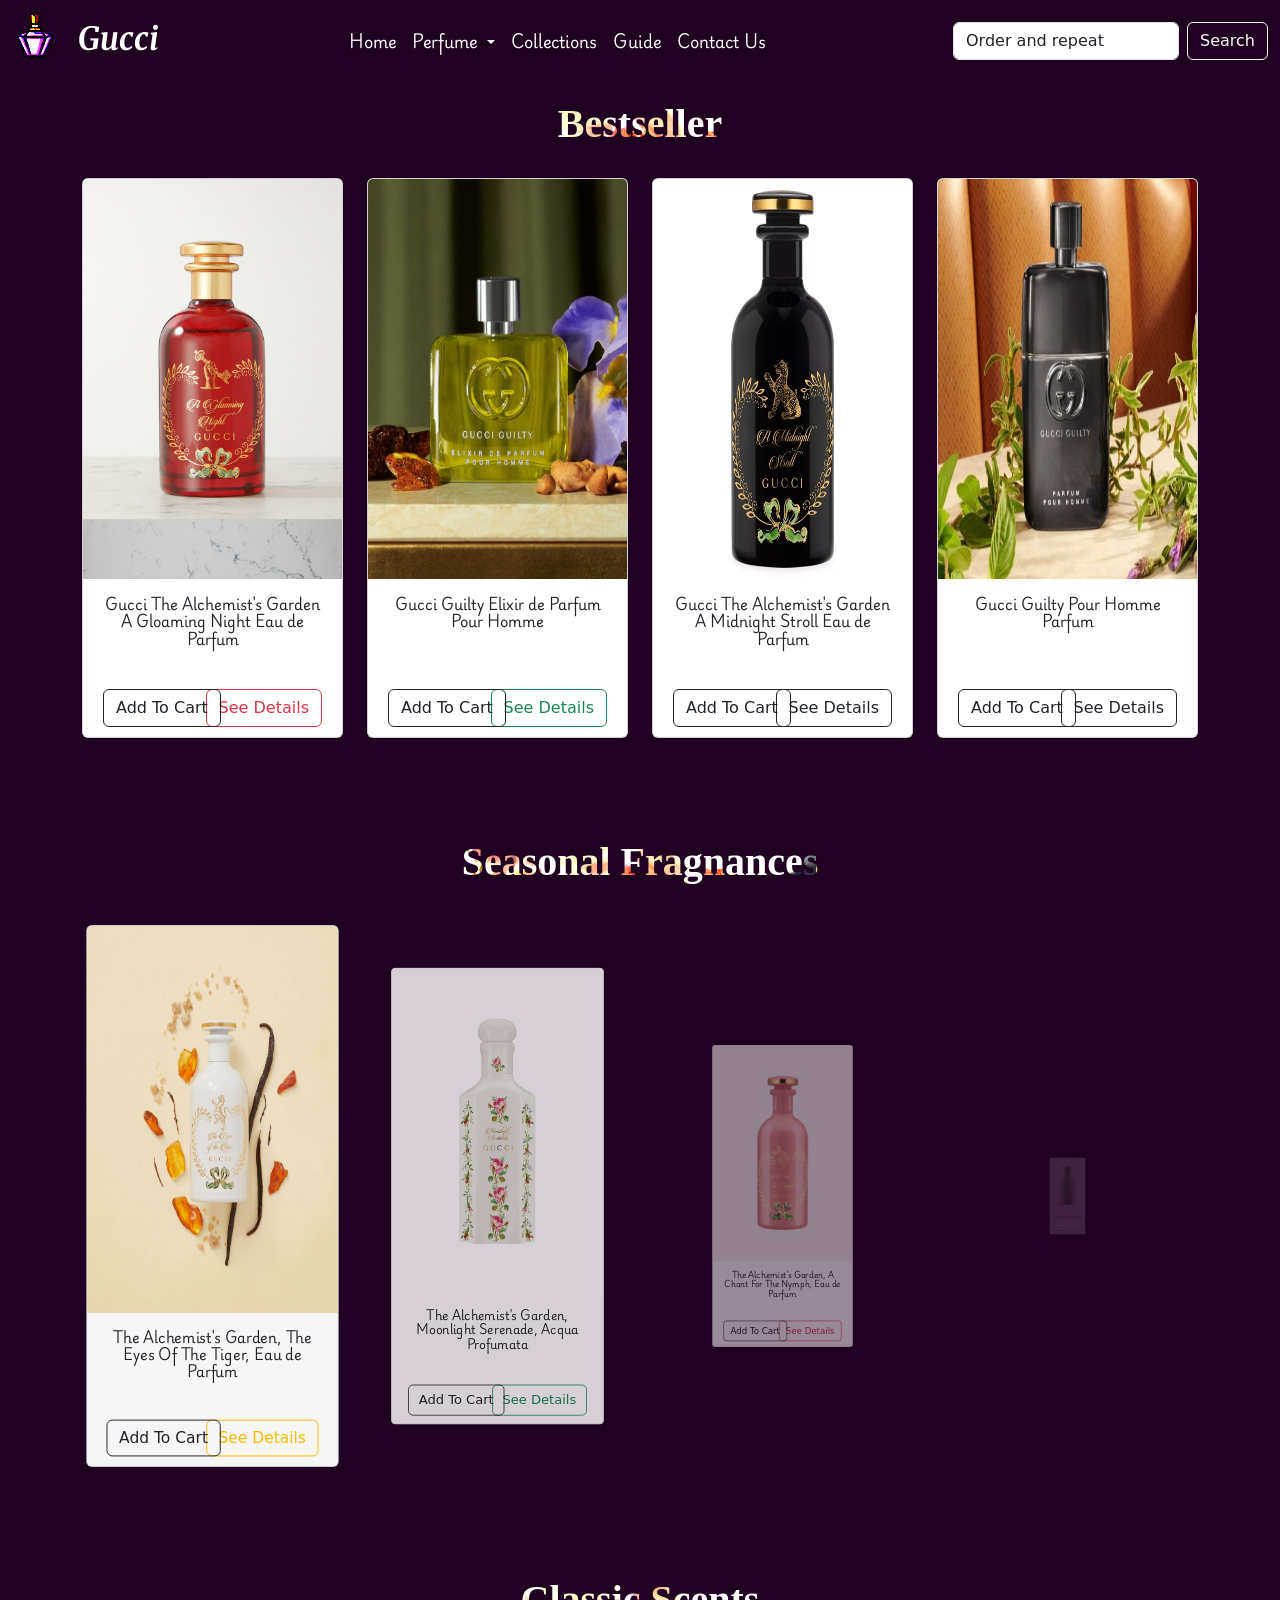
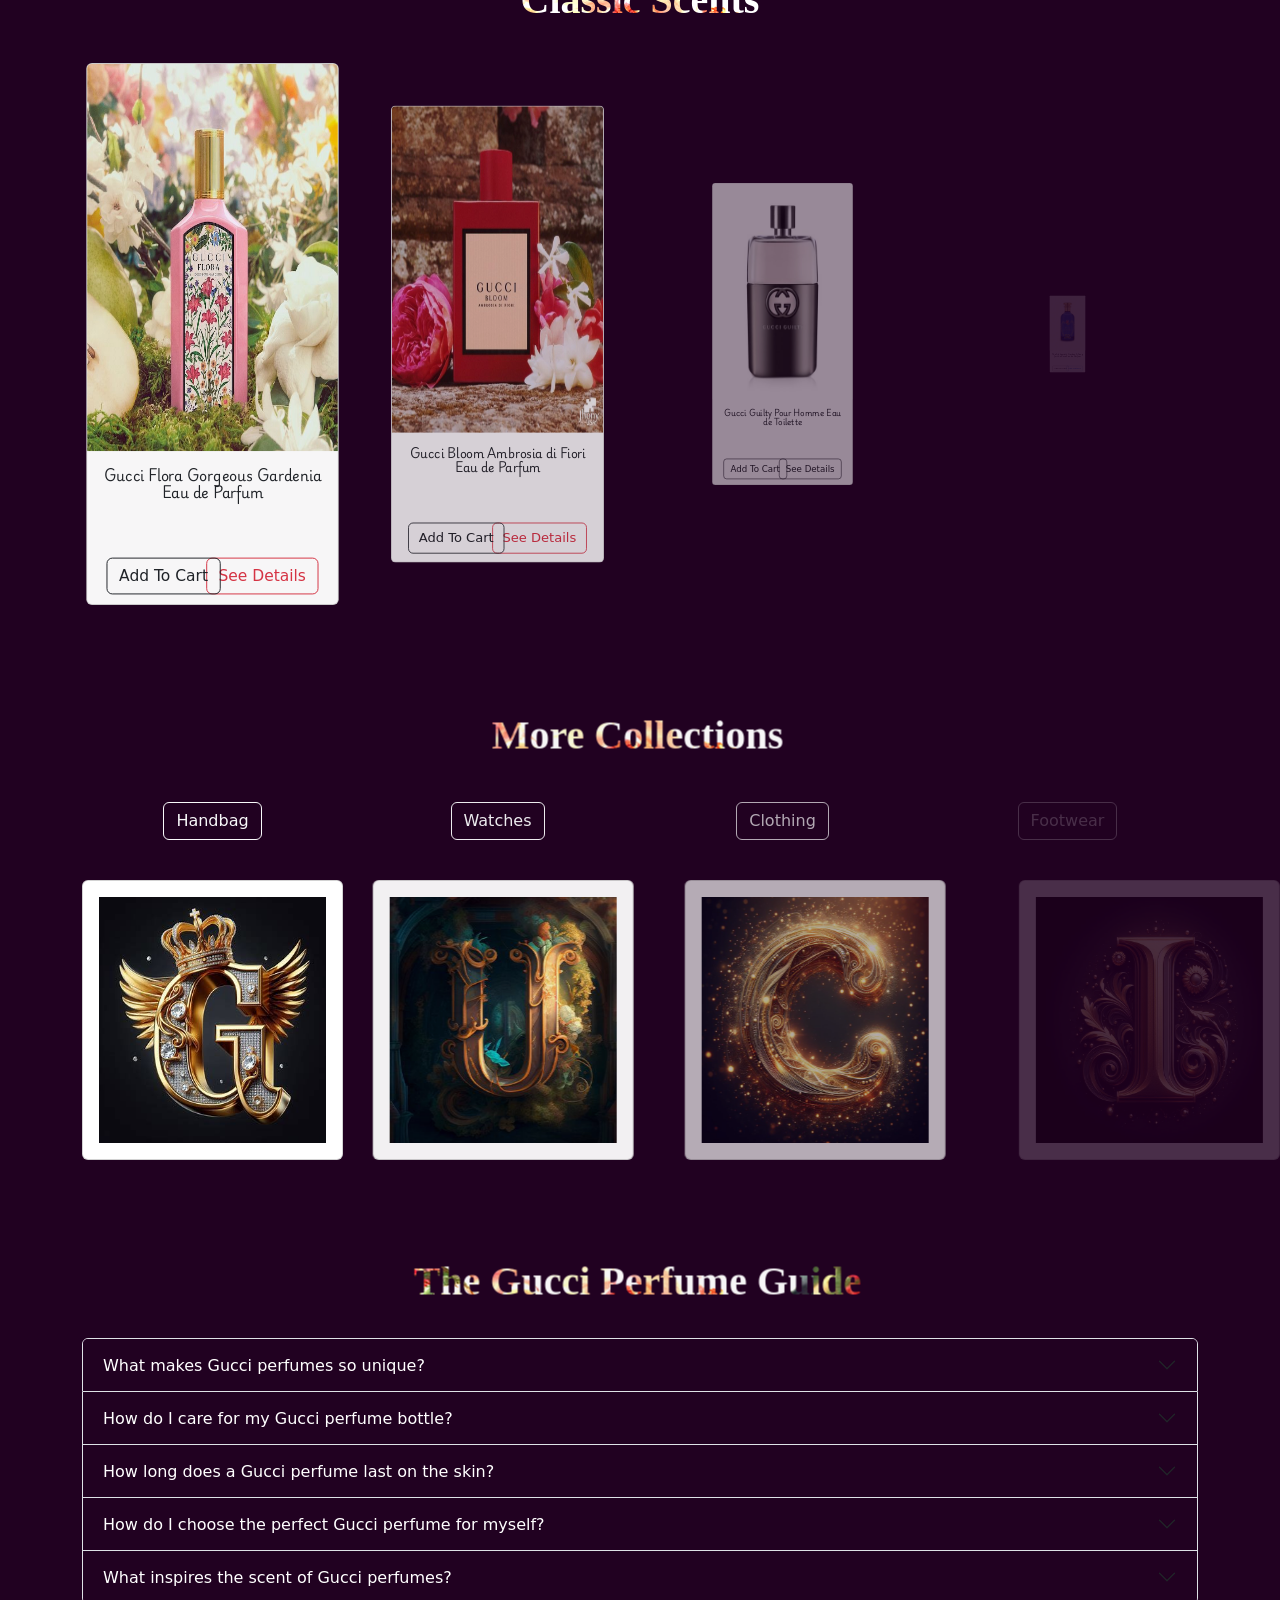
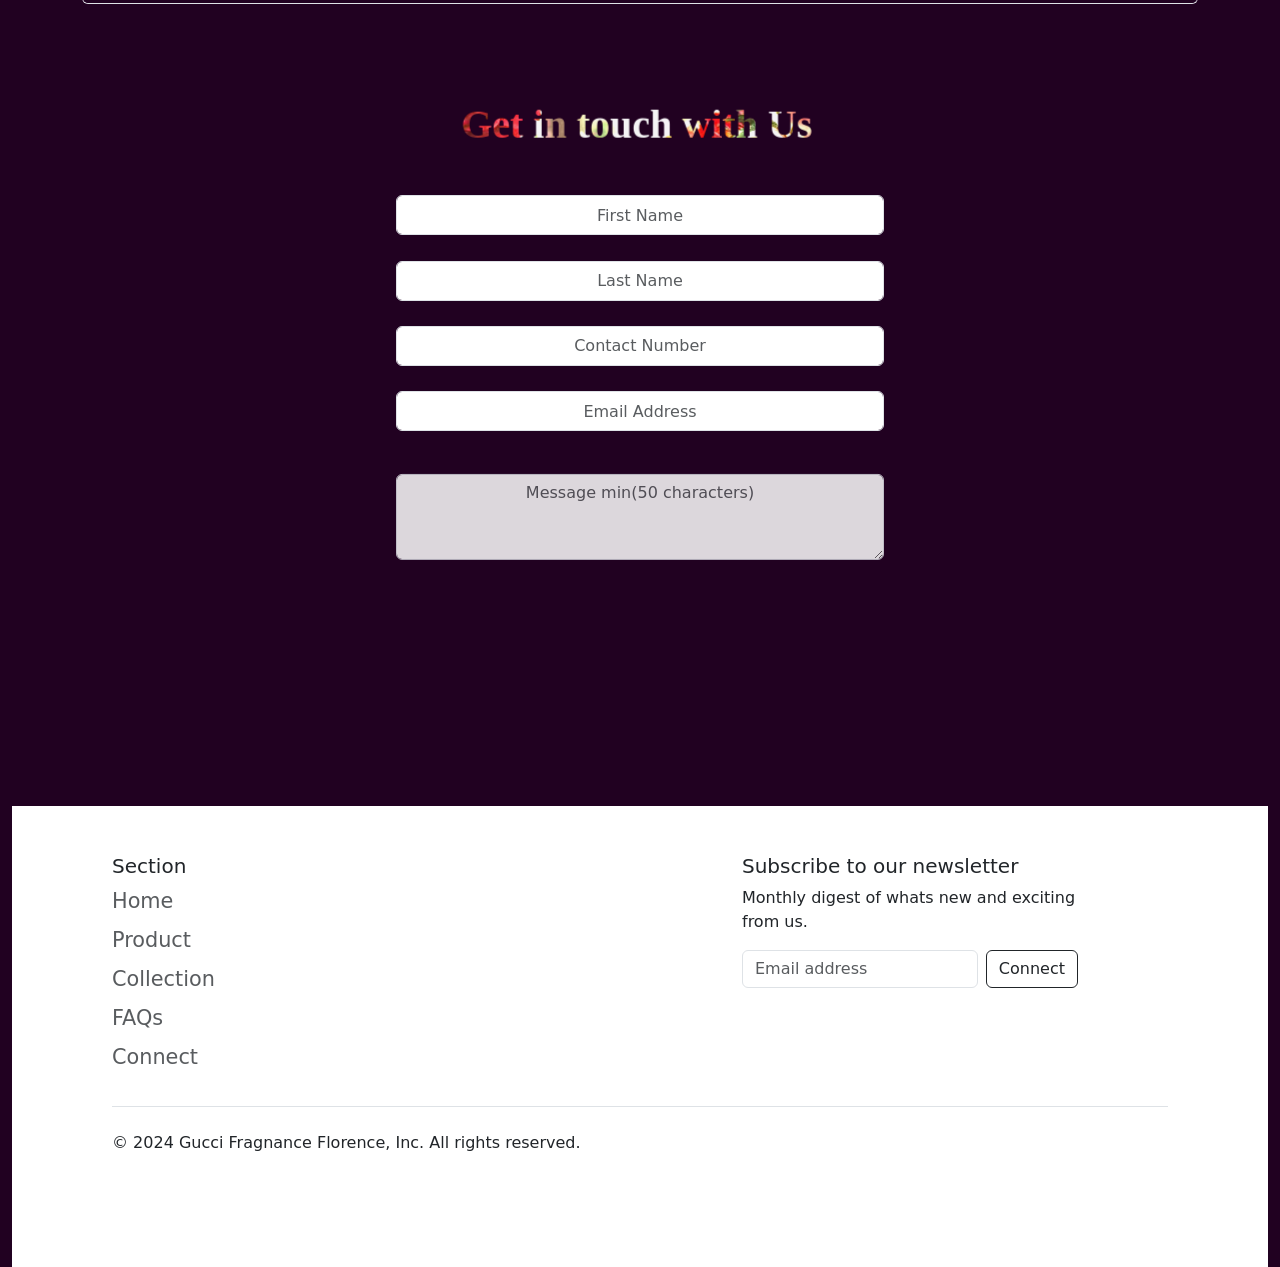
==== Gucci.html @ a94f0691 "Complete layout with perfume, accordion and collection sections" ====
<!DOCTYPE html>
<html lang="en">
  <head>
    <meta charset="UTF-8" />
    <meta name="viewport" content="width=device-width, initial-scale=1.0" />
    <title>Gucci Fragnance</title>


    <!-- Bootstrap css-->

    <link
      href="https://cdn.jsdelivr.net/npm/bootstrap@5.3.3/dist/css/bootstrap.min.css"
      rel="stylesheet"
      integrity="sha384-QWTKZyjpPEjISv5WaRU9OFeRpok6YctnYmDr5pNlyT2bRjXh0JMhjY6hW+ALEwIH"
      crossorigin="anonymous"
    />

    <!-- Custom css -->

    <link rel="stylesheet" href="css/Gucci.css" />

     <!--Google Fonts -->
     <link rel="preconnect" href="https://fonts.googleapis.com" />
     <link rel="preconnect" href="https://fonts.gstatic.com" crossorigin />
     <link
       href="https://fonts.googleapis.com/css2?family=Merriweather:ital,wght@0,300;0,400;0,700;0,900;1,300;1,400;1,700;1,900&family=Playwrite+DE+Grund:wght@100..400&display=swap"
       rel="stylesheet"
     />

     <!-- Icon CDN -->
     <link
    href="https://cdn.jsdelivr.net/npm/remixicon@4.3.0/fonts/remixicon.css"
    rel="stylesheet"
/>
  </head>

  <body>
    <!-- Preloader Starts -->
    <div id="preloader"></div>
    <!-- Preloader Ends -->

    <!-- Navbar starts -->

    <nav class="navbar navbar-expand-lg fixed-top">
      <div class="container-fluid">
        <a class="navbar-brand" href="#">
          <img src="images/perfume.png" alt="" height="56px" width="46px" />
          Gucci</a
        >
        <button
          class="navbar-toggler"
          type="button"
          data-bs-toggle="collapse"
          data-bs-target="#navbarScroll"
          aria-controls="navbarScroll"
          aria-expanded="false"
          aria-label="Toggle navigation"
        >
          <span class="navbar-toggler-icon"></span>
        </button>
        <div class="collapse navbar-collapse" id="navbarScroll">
          <ul
            class="navbar-nav me-auto my-2 my-lg-0 navbar-nav-scroll mx-auto"
            style="--bs-scroll-height: 100px"
          >
            <li class="nav-item">
              <a class="nav-link " aria-current="page" href="Gucci.html"
                >Home</a
              >
            </li>

            <li class="nav-item dropdown dropdown-menu-dark">
              <a
                class="nav-link dropdown-toggle "
                href="#"
                role="button"
                data-bs-toggle="dropdown"
                aria-expanded="false"
              >
                Perfume
              </a>
              <ul class="dropdown-menu">
                <li>
                  <a class="dropdown-item" href="#bestSeller-title"
                    >BestSellers</a
                  >
                </li>
                <li>
                  <a class="dropdown-item" href="#Seasonal-title"
                    >Seasonal Fragnances</a
                  >
                </li>
                <li>
                  <a class="dropdown-item" href="#Classic-title"
                    >Classic Scents</a
                  >
                </li>
              </ul>
            </li>
            <li class="nav-item">
              <a class="nav-link" href="#Collection-title">Collections</a>
            </li>
            <li class="nav-item">
              <a class="nav-link" href="#Accordion-title">Guide</a>
            </li>
            <li class="nav-item">
              <a class="nav-link" href="#Contact-title">Contact Us</a>
            </li>
          </ul>
          <form class="d-flex" role="search">
            <input
              class="form-control me-2"
              id="animated-input"
              type="search"
              placeholder="Search"
              aria-label="Search"
            />
            <button class="btn btn-outline-light" type="submit">Search</button>
          </form>
        </div>
      </div>
    </nav>

    <!-- Navbar ends -->

    <!-- BestSeller Perfumes Starts-->

    <div class="container text-center">
      <h2 class="text-center" id="bestSeller-title">Bestseller</h2>
      <div class="row">
        <!-- Perfume 1 Starts -->
        <div class="col col-lg-3 col-md-4 bestSeller-box">
          <div class="card bestSeller-col">
            <img
              src="images/perfume1.jpeg"
              class="card-img-top perfume-img"
              alt="..."
            />
            <div class="card-body">
              <h6 class="card-title">
                Gucci The Alchemist's Garden A Gloaming Night Eau de Parfum
              </h6>
              <p class="card-text">
                <button
                  type="button"
                  class="btn bestSeller-btn btn-details-modal"
                  data-bs-toggle="modal"
                  data-bs-target="#staticBackdrop"
                >
                  See Details
                </button>

                <button
                  type="button"
                  class="btn bestSeller-btn-2 btn-outline-dark"
                  id="bestSeller-dropdown"
                  data-bs-toggle="modal"
                  data-bs-target="#staticBackdropCart"
                >
                  Add To Cart
                </button>
              </p>
            </div>
          </div>
        </div>
        <!-- Perfume 1 Ends -->

        <!-- Perfume 2 Starts -->
        <div class="col col-lg-3 col-md-4 bestSeller-box">
          <div class="card bestSeller-col">
            <img
              src="images/perfume2.jpeg"
              class="card-img-top perfume-img"
              alt="..."
            />
            <div class="card-body text-center">
              <h6 class="card-title">
                Gucci Guilty Elixir de Parfum Pour Homme
              </h6>
              <p class="card-text">
                <button
                  type="button"
                  class="btn bestSeller-btn btn-details-modal"
                  data-bs-toggle="modal"
                  data-bs-target="#staticBackdrop"
                >
                  See Details
                </button>
                <button
                  type="button"
                  class="btn bestSeller-btn-2 btn-outline-dark"
                  data-bs-toggle="modal"
                  data-bs-target="#staticBackdropCart"
                >
                  Add To Cart
                </button>
              </p>
            </div>
          </div>
        </div>
        <!-- Perfume 2 Ends -->
        <!-- Perfume 3 Starts -->
        <div class="col col-lg-3 col-md-4 bestSeller-box">
          <div class="card bestSeller-col">
            <img
              src="images/perfume3.jpeg"
              class="card-img-top perfume-img"
              alt="..."
            />
            <div class="card-body">
              <h6 class="card-title">
                Gucci The Alchemist's Garden A Midnight Stroll Eau de Parfum
              </h6>
              <p class="card-text">
                <button
                  type="button"
                  class="btn bestSeller-btn btn-details-modal"
                  data-bs-toggle="modal"
                  data-bs-target="#staticBackdrop"
                >
                  See Details
                </button>
                <button
                  type="button"
                  class="btn bestSeller-btn-2 btn-outline-dark"
                  data-bs-toggle="modal"
                  data-bs-target="#staticBackdropCart"
                >
                  Add To Cart
                </button>
              </p>
            </div>
          </div>
        </div>
        <!-- Perfume 3 Ends -->
        <!-- Perfume 4 Starts -->
        <div class="col col-lg-3 col-md-4 bestSeller-box">
          <div class="card bestSeller-col">
            <img
              src="images/perfume4.jpeg"
              class="card-img-top perfume-img"
              alt="..."
            />
            <div class="card-body">
              <h6 class="card-title">Gucci Guilty Pour Homme Parfum</h6>
              <p class="card-text">
                <button
                  type="button"
                  class="btn bestSeller-btn btn-details-modal"
                  data-bs-toggle="modal"
                  data-bs-target="#staticBackdrop"
                >
                  See Details
                </button>
                <button
                  type="button"
                  class="btn bestSeller-btn-2 btn-outline-dark"
                  data-bs-toggle="modal"
                  data-bs-target="#staticBackdropCart"
                >
                  Add To Cart
                </button>
              </p>
            </div>
          </div>
        </div>
      </div>
    </div>
    <!-- Perfume 4 Ends -->

    <!-- BestSeller Perfume Ends -->

    <!-- Seasonal Fragnances Starts -->

    <div class="container text-center">
      <h2 class="text-center" id="Seasonal-title">Seasonal Fragnances</h2>
      <div class="row">
        <!-- Perfume 1 Starts -->
        <div class="col col-lg-3 col-md-4 Seasonal-box">
          <div class="card Seasonal-col">
            <img
              src="images/perfume5.jpeg"
              class="card-img-top perfume-img"
              alt="..."
            />
            <div class="card-body">
              <h6 class="card-title">
                The Alchemist's Garden, The Eyes Of The Tiger, Eau de Parfum
              </h6>
              <p class="card-text">
                <button
                  type="button"
                  class="btn Seasonal-btn btn-details-modal"
                  data-bs-toggle="modal"
                  data-bs-target="#staticBackdrop"
                >
                  See Details
                </button>
                <button
                  type="button"
                  class="btn Seasonal-btn-2 btn-outline-dark"
                  id="Seasonal-dropdown"
                  data-bs-toggle="modal"
                  data-bs-target="#staticBackdropCart"
                >
                  Add To Cart
                </button>
              </p>
            </div>
          </div>
        </div>
        <!-- Perfume 1 Ends -->

        <!-- Perfume 2 Starts -->
        <div class="col col-lg-3 col-md-4 Seasonal-box">
          <div class="card Seasonal-col">
            <img
              src="images/perfume6.jpeg"
              class="card-img-top perfume-img"
              alt="..."
            />
            <div class="card-body text-center">
              <h6 class="card-title">
                The Alchemist's Garden, Moonlight Serenade, Acqua Profumata
              </h6>
              <p class="card-text">
                <button
                  type="button"
                  class="btn Seasonal-btn btn-details-modal"
                  data-bs-toggle="modal"
                  data-bs-target="#staticBackdrop"
                >
                  See Details
                </button>
                <button
                  type="button"
                  class="btn Seasonal-btn-2 btn-outline-dark"
                  data-bs-toggle="modal"
                  data-bs-target="#staticBackdropCart"
                >
                  Add To Cart
                </button>
              </p>
            </div>
          </div>
        </div>
        <!-- Perfume 2 Ends -->
        <!-- Perfume 3 Starts -->
        <div class="col col-lg-3 col-md-4 Seasonal-box">
          <div class="card Seasonal-col">
            <img
              src="images/perfume7.jpeg"
              class="card-img-top perfume-img"
              alt="..."
            />
            <div class="card-body">
              <h6 class="card-title">
                The Alchemist's Garden, A Chant For The Nymph, Eau de Parfum
              </h6>
              <p class="card-text">
                <button
                  type="button"
                  class="btn Seasonal-btn btn-details-modal"
                  data-bs-toggle="modal"
                  data-bs-target="#staticBackdrop"
                >
                  See Details
                </button>
                <button
                  type="button"
                  class="btn Seasonal-btn-2 btn-outline-dark"
                  data-bs-toggle="modal"
                  data-bs-target="#staticBackdropCart"
                >
                  Add To Cart
                </button>
              </p>
            </div>
          </div>
        </div>
        <!-- Perfume 3 Ends -->
        <!-- Perfume 4 Starts -->
        <div class="col col-lg-3 col-md-4 Seasonal-box">
          <div class="card Seasonal-col">
            <img
              src="images/perfume8.jpeg"
              class="card-img-top perfume-img"
              alt="..."
            />
            <div class="card-body">
              <h6 class="card-title">
                The Alchemist's Garden, A Forgotten Rose, Perfumed Oil
              </h6>
              <p class="card-text">
                <button
                  type="button"
                  class="btn Seasonal-btn btn-details-modal"
                  data-bs-toggle="modal"
                  data-bs-target="#staticBackdrop"
                >
                  See Details
                </button>
                <button
                  type="button"
                  class="btn Seasonal-btn-2 btn-outline-dark"
                  data-bs-toggle="modal"
                  data-bs-target="#staticBackdropCart"
                >
                  Add To Cart
                </button>
              </p>
            </div>
          </div>
        </div>
      </div>
    </div>
    <!-- Perfume 4 Ends -->

    <!-- Seasonal Fragnances Ends -->

    <!-- Classic Scents Starts -->

    <div class="container text-center">
      <h2 class="text-center" id="Classic-title">Classic Scents</h2>
      <div class="row">
        <!-- Perfume 1 Starts -->
        <div class="col col-lg-3 col-md-4 Classic-box">
          <div class="card Classic-col">
            <img
              src="images/perfume9.jpeg"
              class="card-img-top perfume-img"
              alt="..."
            />
            <div class="card-body">
              <h6 class="card-title">
                Gucci Flora Gorgeous Gardenia Eau de Parfum
              </h6>
              <p class="card-text"></p>
              <button
                type="button"
                class="btn Classic-btn btn-details-modal"
                data-bs-toggle="modal"
                data-bs-target="#staticBackdrop"
              >
                See Details
              </button>
              <button
                type="button"
                class="btn Classic-btn-2 btn-outline-dark"
                id="Classic-dropdown"
                data-bs-toggle="modal"
                data-bs-target="#staticBackdropCart"
              >
                Add To Cart
              </button>
            </div>
          </div>
        </div>
        <!-- Perfume 1 Ends -->

        <!-- Perfume 2 Starts -->
        <div class="col col-lg-3 col-md-4 Classic-box">
          <div class="card Seasonal-col">
            <img
              src="images/perfume10.jpeg"
              class="card-img-top perfume-img"
              alt="..."
            />
            <div class="card-body text-center">
              <h6 class="card-title">
                Gucci Bloom Ambrosia di Fiori Eau de Parfum
              </h6>
              <p class="card-text">
                <button
                  type="button"
                  class="btn Classic-btn btn-details-modal"
                  data-bs-toggle="modal"
                  data-bs-target="#staticBackdrop"
                >
                  See Details
                </button>
                <button
                  type="button"
                  class="btn Classic-btn-2 btn-outline-dark"
                  data-bs-toggle="modal"
                  data-bs-target="#staticBackdropCart"
                >
                  Add To Cart
                </button>
              </p>
            </div>
          </div>
        </div>
        <!-- Perfume 2 Ends -->
        <!-- Perfume 3 Starts -->
        <div class="col col-lg-3 col-md-4 Classic-box">
          <div class="card Seasonal-col">
            <img
              src="images/perfume11.jpeg"
              class="card-img-top perfume-img"
              alt="..."
            />
            <div class="card-body">
              <h6 class="card-title">
                Gucci Guilty Pour Homme Eau de Toilette
              </h6>
              <p class="card-text">
                <button
                  type="button"
                  class="btn Classic-btn btn-details-modal"
                  data-bs-toggle="modal"
                  data-bs-target="#staticBackdrop"
                >
                  See Details
                </button>
                <button
                  type="button"
                  class="btn Classic-btn-2 btn-outline-dark"
                  data-bs-toggle="modal"
                  data-bs-target="#staticBackdropCart"
                >
                  Add To Cart
                </button>
              </p>
            </div>
          </div>
        </div>
        <!-- Perfume 3 Ends -->
        <!-- Perfume 4 Starts -->
        <div class="col col-lg-3 col-md-4 Classic-box">
          <div class="card Seasonal-col">
            <img
              src="images/perfume12.jpeg"
              class="card-img-top perfume-img"
              alt="..."
            />
            <div class="card-body">
              <h6 class="card-title">
                The Alchemist's Garden A Song for the Rose Eau de Parfum
              </h6>
              <p class="card-text">
                <button
                  type="button"
                  class="btn Classic-btn btn-details-modal"
                  data-bs-toggle="modal"
                  data-bs-target="#staticBackdrop"
                >
                  See Details
                </button>
                <button
                  type="button"
                  class="btn Classic-btn-2 btn-outline-dark"
                  data-bs-toggle="modal"
                  data-bs-target="#staticBackdropCart"
                >
                  Add To Cart
                </button>
              </p>
            </div>
          </div>
        </div>
      </div>
    </div>
    <!-- Perfume 4 Ends -->

    <!-- Classic Scent Ends -->




    <!-- Collections -->
     <div class="container text-center">
       <h2 id="Collection-title">More Collections</h2>
       <div class="row">
        <div class="col-sm-6 col-md-3 col-lg-3">
            <button class="btn btn-outline-light Collection-btn" type="button" data-bs-toggle="collapse" data-bs-target="#handbag" aria-expanded="false" aria-controls="">Handbag</button>
        </div>
        <div class="col-sm-6 col-md-3 col-lg-3">
            <button class="btn btn-outline-light Collection-btn " type="button" data-bs-toggle="collapse" data-bs-target="#watch" aria-expanded="false" aria-controls="">Watches</button>
        </div>
        <div class="col-sm-6 col-md-3 col-lg-3">
            <button class="btn btn-outline-light Collection-btn" type="button" data-bs-toggle="collapse" data-bs-target="#clothing" aria-expanded="false" aria-controls="">Clothing</button>
        </div>
        <div class="col-sm-6 col-md-3 col-lg-3">
            <button class="btn btn-outline-light Collection-btn" type="button" data-bs-toggle="collapse" data-bs-target="#footwear" aria-expanded="false" aria-controls="">Footwear</button>
        </div>
    </div>
    </div>

      <div class="container text-center" >
      <div class="row collapse-horizontal" id="handbag watch clothing footwear" >
        <div class="col-sm-6 col-md-3 col-lg-3 collection  "   >
          
            <div class="card card-body  Collection-col">
              <img src="images/G.jpeg" alt=" ">
            </div>
          </div>
        
        <div class="col-sm-6 col-md-3 col-lg-3 collection ">
          
            <div class="card card-body Collection-col">
              <img src="images/U.jpeg" alt=" ">
            </div>
          </div>
       
        <div class="col-sm-6 col-md-3 col-lg-3 collection ">
          
            <div class="card card-body Collection-col">
              <img src="images/C.jpeg" alt="">
            </div>
          
        </div>
      
        <div class="col-sm-6 col-md-3 col-lg-3 collection">
        
            <div class="card card-body Collection-col">
              <img src="images/I.jpeg" alt="">
            </div>
         
        </div>
      </div>

    </div>


    <!-- Accordian Starts-->

    <div class="container text-center" >

    <h2 id="Accordion-title">The Gucci Perfume Guide</h2>
    <div class="accordion" id="accordionPanelsStayOpenExample">
    
      <div class="accordion-item" >
        <h2 class="accordion-header" >
          <button class="accordion-button collapsed"  type="button" data-bs-toggle="collapse" data-bs-target="#panelsStayOpen-collapseOne" aria-expanded="true" aria-controls="panelsStayOpen-collapseOne">
            What makes Gucci perfumes so unique?

          </button>
        </h2>
        <div id="panelsStayOpen-collapseOne" class="accordion-collapse collapse ">
          <div class="accordion-body">
            Our perfumes are crafted with the finest ingredients, carefully selected to create exclusive fragrances that stand out from the crowd. Each bottle is a work of art, reflecting Gucci's heritage and passion for excellence.

          </div>
        </div>
      </div>
      <div class="accordion-item">
        <h2 class="accordion-header">
          <button class="accordion-button collapsed" type="button" data-bs-toggle="collapse" data-bs-target="#panelsStayOpen-collapseTwo" aria-expanded="false" aria-controls="panelsStayOpen-collapseTwo">
            How do I care for my Gucci perfume bottle?

          </button>
        </h2>
        <div id="panelsStayOpen-collapseTwo" class="accordion-collapse collapse" >
          <div class="accordion-body">
            Treat it like a precious gem! Keep your perfume away from direct sunlight, store it in a cool place, and avoid exposing it to extreme temperatures. With proper care, your Gucci perfume bottle will remain a stunning addition to your dressing table.


        </div>
      </div>
      </div>
      <div class="accordion-item">
        <h2 class="accordion-header">
          <button class="accordion-button collapsed" type="button" data-bs-toggle="collapse" data-bs-target="#panelsStayOpen-collapseThree" aria-expanded="false" aria-controls="panelsStayOpen-collapseThree">
            How long does a Gucci perfume last on the skin?

          </button>
        </h2>
        <div id="panelsStayOpen-collapseThree" class="accordion-collapse collapse">
          <div class="accordion-body">
            Our perfumes are crafted to linger on the skin, with a longevity that ranges from 6 to 12 hours, depending on the fragrance and your skin type.

          </div>
        </div>
      </div>
      <div class="accordion-item">
        <h2 class="accordion-header">
          <button class="accordion-button collapsed" type="button" data-bs-toggle="collapse" data-bs-target="#panelsStayOpen-collapseFour" aria-expanded="false" aria-controls="panelsStayOpen-collapseThree">
            How do I choose the perfect Gucci perfume for myself?


          </button>
        </h2>
        <div id="panelsStayOpen-collapseFour" class="accordion-collapse collapse">
          <div class="accordion-body">
            Trust your instincts! Our perfumes are designed to evoke emotions. Try our fragrances, and let your senses guide you. You might be surprised by which scent resonates with you the most.

          </div>
        </div>
      </div>
      <div class="accordion-item">
        <h2 class="accordion-header">
          <button class="accordion-button collapsed" type="button" data-bs-toggle="collapse" data-bs-target="#panelsStayOpen-collapseFive" aria-expanded="false" aria-controls="panelsStayOpen-collapseThree">
            What inspires the scent of Gucci perfumes?


          </button>
        </h2>
        <div id="panelsStayOpen-collapseFive" class="accordion-collapse collapse">
          <div class="accordion-body">
            Our perfumes are crafted by master perfumers who draw inspiration from the opulent gardens of Florence, the city where Gucci was born. Each fragrance is a symphony of notes that evoke the essence of luxury and sophistication.


          </div>
        </div>
      </div>


    </div>

  </div>

    <!-- Accordian Ends -->

  
    <!-- Contact Us Starts -->
    <div id="contactBox" class=" container text-center">
      <h1 id="Contact-title"><span>Get</span> <span>in</span> <span>touch</span> <span>with</span> <span>Us</span> </h1>
  
  <form class="row">
      <div class="col-sm-12 col-md-12 col-lg-12 ">
        <input type="text" class="form-control text-center css"  placeholder="First Name" required>
      </div>
      <div class="col-sm-12 col-md-12 col-lg-12">
        <input type="text" class="form-control text-center css" placeholder="Last Name">
      </div>
      <div class="col-sm-12 col-md-12 col-lg-12">
       
        <input type="phone" class="form-control text-center  css"  placeholder="Contact Number" required>
      </div>
      <div class="col-sm-12 col-md-12 col-lg-12">
       
        <input type="email" class="form-control text-center css" placeholder="Email Address">
      </div>

      <div class="col-sm-12 col-md-12 col-lg-12 ">
          <textarea class="form-control text-center css"  rows="3" placeholder="Message min(50 characters)" required></textarea>
      </div>
      
      
      <div >
        <button
        type="button"
        class="btn btn-light css"
        
        data-bs-toggle="modal"
        data-bs-target="#staticBackdropCart"
      >
        Connect
      </button>
      </div>
    </form>
  </div>

  <!-- Contact Us Ends -->

  <!-- Footer Starts -->
<div class="container-fluid">
  <footer class="py-5 pl-20">
    <div class="row">

      <div class="col-6 ">
        <h5>Section</h5>
        <ul class="nav flex-column">
          <li class="nav-item mb-2"><a href="Gucci.html" class="nav-link p-0 text-muted">Home</a></li>
          <li class="nav-item mb-2"><a href="#bestSeller-title" class="nav-link p-0 text-muted">Product</a></li>
          <li class="nav-item mb-2"><a href="#Collection-title" class="nav-link p-0 text-muted">Collection</a></li>
          <li class="nav-item mb-2"><a href="#Accordion-title" class="nav-link p-0 text-muted">FAQs</a></li>
          <li class="nav-item mb-2"><a href="#Contact-title" class="nav-link p-0 text-muted">Connect</a></li>
        </ul>
      </div>

      <div class="col-4 offset-1">
        <form>
          <h5>Subscribe to our newsletter</h5>
          <p >Monthly digest of whats new and exciting from us.</p>
          <div class="d-flex w-100 gap-2">
            <label for="newsletter1" class="visually-hidden">Email address</label>
            <input id="newsletter1" type="email" class="form-control" placeholder="Email address">
            <button
        type="button"
        class="btn btn-outline-dark"
        
        data-bs-toggle="modal"
        data-bs-target="#staticBackdropCart"
      >
        Connect
      </button>
           
          </div>
        </form>
      </div>
    </div>

    <div class="d-flex justify-content-between py-4 my-4 border-top">
      <p>© 2024 Gucci Fragnance Florence, Inc. All rights reserved.</p>
      <ul class="list-unstyled d-flex">
        <li class="ms-3" ><a class="link-dark" href="#" style="text-decoration: none;font-size: 2rem;"><i class="ri-instagram-fill" ></i></a></li>
        <li class="ms-3"><a class="link-dark" href="#" style="text-decoration: none; font-size: 2rem;"><i class="ri-facebook-circle-fill"></i></a></li>
        <li class="ms-3"><a class="link-dark" href="#" style="text-decoration: none;font-size: 2rem;"><i class="ri-whatsapp-fill"></i></a></li>
        <li class="ms-3"><a class="link-dark" href="#" style="text-decoration: none;font-size: 2rem;"><i class="ri-twitter-fill"></i></a></li>
      </ul>
    </div>
  </footer>
</div>

    <!-- Modals Starts -->

    <!-- Modal for Details Starts -->
    <div
      class="modal fade modal-xl"
      id="staticBackdrop"
      data-bs-backdrop="static"
      data-bs-keyboard="false"
      tabindex="-1"
      aria-labelledby="staticBackdropLabel"
      aria-hidden="true"
    >
      <div class="modal-dialog">
        <div class="modal-content">
          <div class="modal-header">
            <h1 class="modal-title fs-5" id="staticBackdropLabel"></h1>
            <button
              type="button"
              class="btn-close"
              data-bs-dismiss="modal"
              aria-label="Close"
            ></button>
          </div>
          <div class="modal-body Modal-body">
            <img src="" class="modal-img" alt="..." />
            <div
              style="
                display: flex;
                flex-direction: column;
                justify-content: center;
                text-align: center;
              "
            >
              <p id="modalPara"></p>
              <p id="modalPrice">
                Price:
                <span style="font-size: 1.2rem; font-weight: 400">$183</span>
              </p>
            </div>
          </div>
          <div class="modal-footer">
            <button
              type="button"
              class="btn btn-outline-dark"
              data-bs-dismiss="modal"
            >
              Close
            </button>
            <button
              type="button"
              class="btn btn-outline-dark audio-btn"
              data-bs-dismiss="modal"
            >
              Buy
            </button>
          </div>
        </div>
      </div>
    </div>
    <!-- Modal for Details Ends -->

    <!-- Modal for Cart & Contact & Subscribe Starts -->

    <div class="modal-dialog modal-dialog-centered modal-dialog-scrollable">
      <div
        class="modal fade"
        id="staticBackdropCart"
        data-bs-backdrop="static"
        data-bs-keyboard="false"
        tabindex="-1"
        aria-labelledby="staticBackdropLabel"
        aria-hidden="true"
      >
        <div class="modal-dialog">
          <div class="modal-content">
            <div class="modal-header">
              <h1 class="modal-title fs-5" id="staticBackdropLabel">
                Gucci Perfume
              </h1>
              <button
                type="button"
                class="btn-close"
                data-bs-dismiss="modal"
                aria-label="Close"
              ></button>
            </div>
            <div class="modal-body">
              <p style="color: rgb(101, 6, 100); font-size: 1.5rem" id="Contact-para">
                Added to Cart Successfully
              </p>
            </div>
            <div class="modal-footer">
              <button
                type="button"
                class="btn btn-outline-dark"
                id="Contact-btn"
                data-bs-dismiss="modal"
              >
                Shop More
              </button>
            </div>
          </div>
        </div>
      </div>
    </div>

 
   
    <!-- GSAP -->
    <script
      src="https://cdnjs.cloudflare.com/ajax/libs/gsap/3.12.5/gsap.min.js"
      integrity="sha512-7eHRwcbYkK4d9g/6tD/mhkf++eoTHwpNM9woBxtPUBWm67zeAfFC+HrdoE2GanKeocly/VxeLvIqwvCdk7qScg=="
      crossorigin="anonymous"
      referrerpolicy="no-referrer"
    ></script>

    <!-- GSAP (ScrollTrigger) -->
    <script
      src="https://cdnjs.cloudflare.com/ajax/libs/gsap/3.12.5/ScrollTrigger.min.js"
      integrity="sha512-onMTRKJBKz8M1TnqqDuGBlowlH0ohFzMXYRNebz+yOcc5TQr/zAKsthzhuv0hiyUKEiQEQXEynnXCvNTOk50dg=="
      crossorigin="anonymous"
      referrerpolicy="no-referrer"
    ></script>

    <!-- Bootstrap Js -->
    <script
      src="https://cdn.jsdelivr.net/npm/bootstrap@5.3.3/dist/js/bootstrap.bundle.min.js"
      integrity="sha384-YvpcrYf0tY3lHB60NNkmXc5s9fDVZLESaAA55NDzOxhy9GkcIdslK1eN7N6jIeHz"
      crossorigin="anonymous"
    ></script>

    <!-- Custom Js -->
    <script src="Javascript/main.js"></script>
    <script src="Javascript/Collection.js"></script>
    <script src="Javascript/Accordion.js"></script>
    <script src="Javascript/contact.js"></script>
    <script src="Javascript/footer.js"></script>
  </body>
</html>
---- css/Gucci.css ----
body,
html {
  height: 100%;
  width: 100%;
  box-sizing: border-box;
  background-color: rgb(33, 1, 33);
}

/* Preloader */
#preloader {
  width: 100%;
  height: 100vh;
  background-color: rgb(0, 0, 0);
  z-index: 100;
  position: fixed;
  background-image: url("../images/preloader.gif");
  background-position: center;
  background-repeat: no-repeat;
  object-fit: cover;
  background-size: 30%;
}

/* Navbar starts */

.navbar-nav {
  font-family: "Playwrite DE Grund", cursive;
  font-weight: bolder;
   
}

.navbar-brand {
  font-family: "Merriweather", serif;
  font-weight: 700;
  font-style: italic;
  font-size: 2rem;
}
.navbar-brand img {
  margin-right: 10%;
  padding-bottom: 8%;
  filter: contrast(10);
}
.navbar {

  background-color: rgb(33, 1, 33);

}

.nav-link:hover {
  color: rgb(33, 1, 33);
  
}
.nav-link, .navbar-brand{
  color: white;
  
}


/* perfumes */

.perfume-img {
  width: 100%;
  height: 400px;
}

.bestSeller-col,
.Seasonal-col,
.Classic-col {
  height: 560px;
}


.bestSeller-btn,
.Seasonal-btn,
.Classic-btn {
  position: absolute;
  bottom: 10px;
  right: 20px;
}
.bestSeller-btn-2,
.Seasonal-btn-2,
.Classic-btn-2 {
  position: absolute;
  bottom: 10px;
  left: 20px;
}

#bestSeller-title,
#Seasonal-title,
#Classic-title,
#Collection-title,
#Accordion-title,
#Contact-title {
  font-weight: 900;
  font-size: 2.5rem;
  margin-bottom: 30px;
  margin-top: 100px;
  background-image: url("../images/image2.jpeg");
  background-clip: text;
  -webkit-background-clip: text;
  color: transparent;
  font-family: Georgia, "Times New Roman", Times, serif;
  filter: brightness(2);
}

.card-title {
  font-family: "Playwrite DE Grund", cursive;
  font-size: 0.9rem;
}

/* modals */

.modal-img {
  width: 50%;
  height: 400px;
}

.Modal-body {
  display: flex;
  flex-direction: row;
}

#modalPara {
  font-family: cursive;
  background-color: rgb(237, 206, 206);
}

/* Collections */

.Collection-col{
  height: 280px;
  margin-top: 40px;
}

.collection img{
width: 100%;
height: 260px;
}

.Collection-btn{
  margin-top: 4%;
}


/* Accordion */

.accordion-item{
  background-color: rgb(54, 3, 54);
  color: white;

}

.accordion-button{
  background-color:rgb(33, 1, 33) ;
  color: white;
}


/* Contact Us */


 
 #contactBox{
  width: 40%;
  height: 50%;
  margin: auto;
  margin-top: 6%;
}


input.css{
  margin: 2.6% 0;
  height: 40px;
  
}

button.css{
  margin: 2.6% 0;
  width: 40%;
}

textarea{
  margin:2.6% 0 ;
}

.css:hover{
 
  background-color: rgb(33, 1, 33);
  color: white;

}
.css:hover::placeholder{
  color:white;
}


/* Footer */
footer{
  margin-top: 20%;
  background-color: white;
  padding:0 100px;

}

footer .d-flex li:hover{
scale:1.4
}

footer .flex-column a {
font-size: 1.3rem;

}
footer .flex-column li:hover {
color: rgb(33, 1, 33);
font-weight: bold;

}
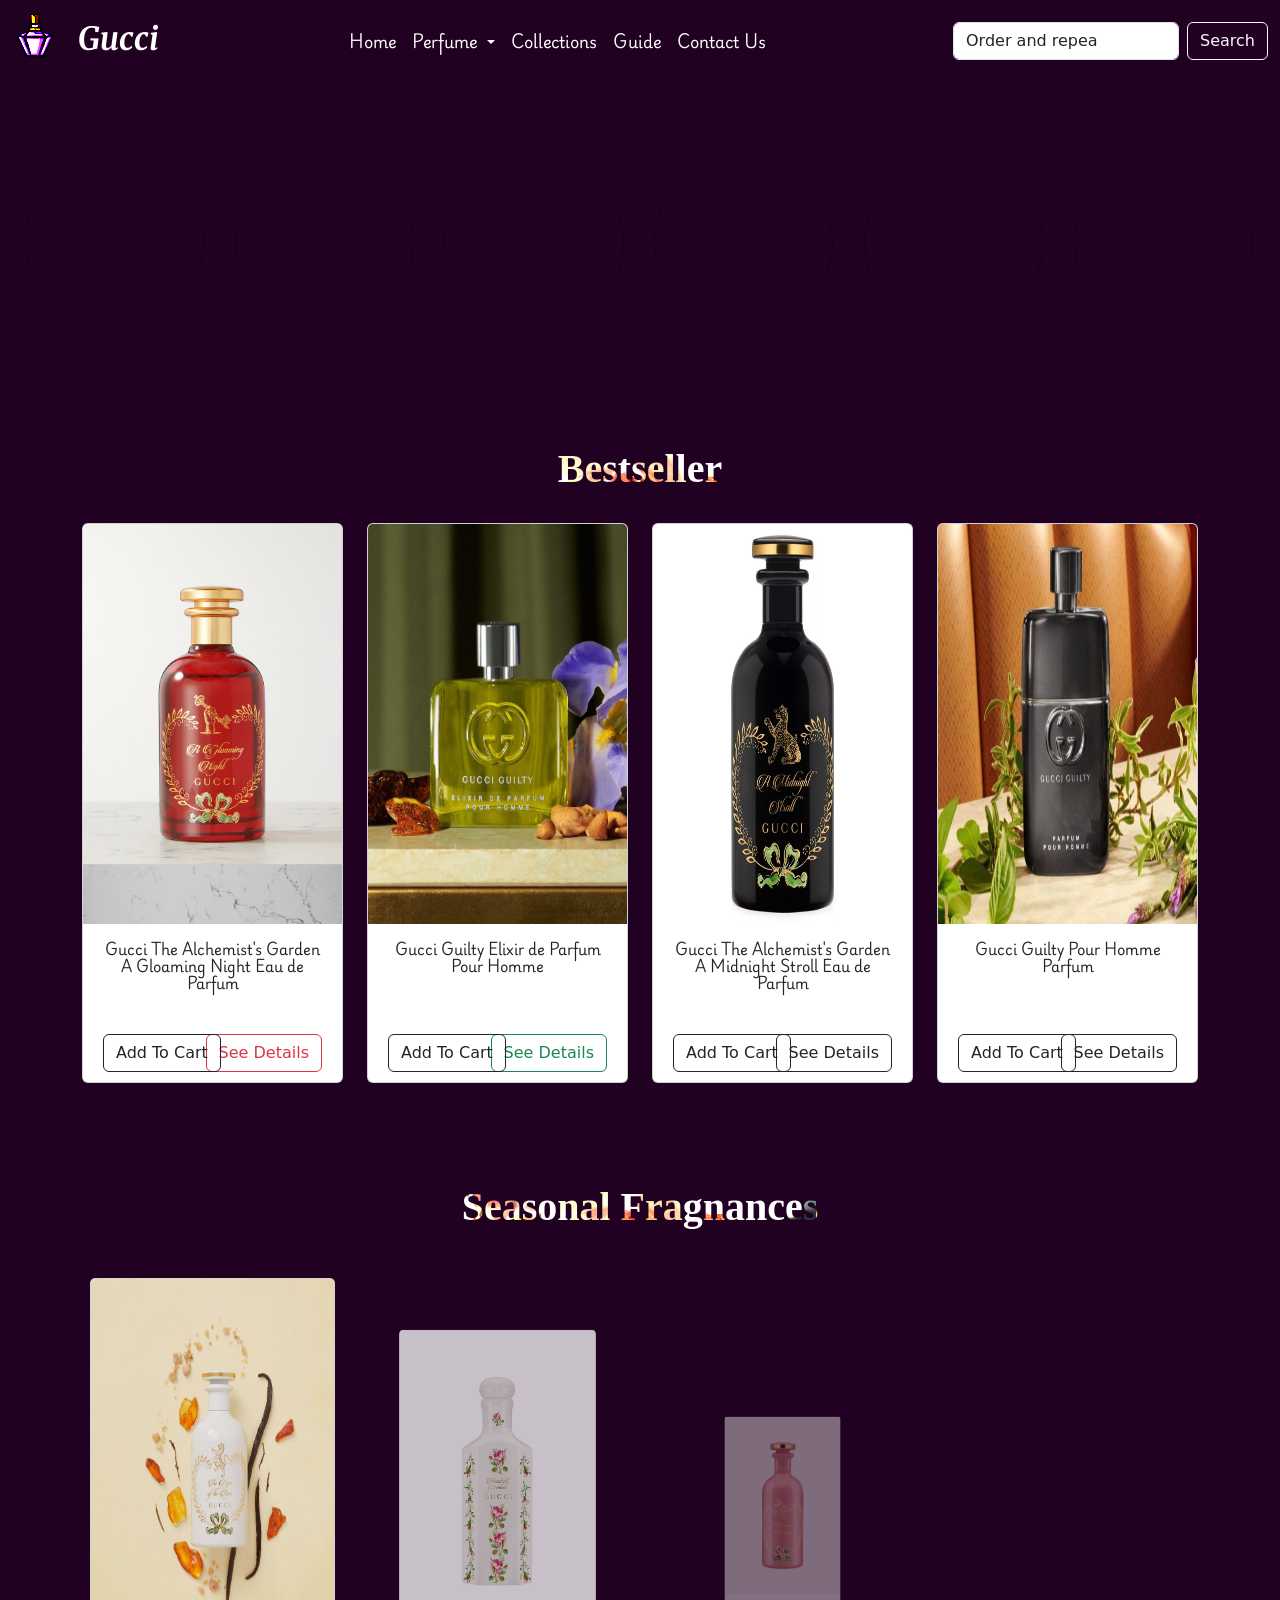
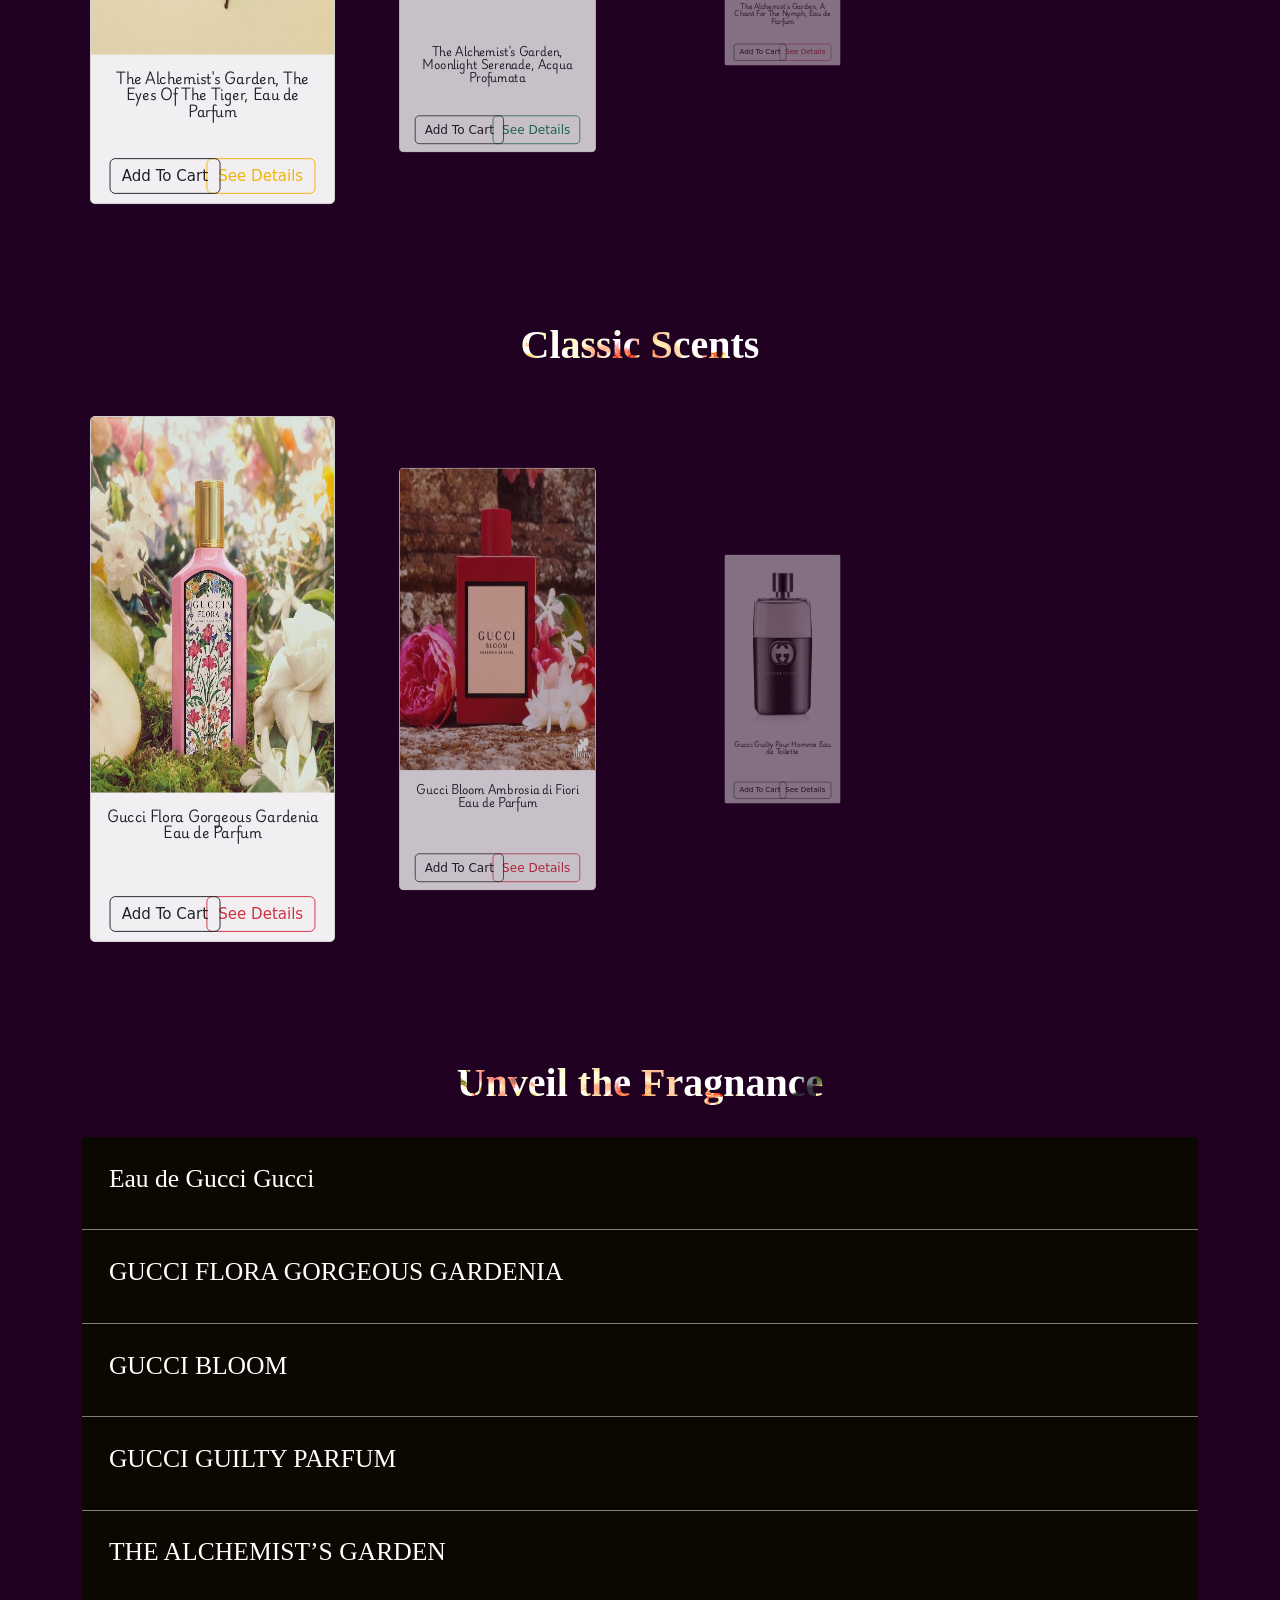
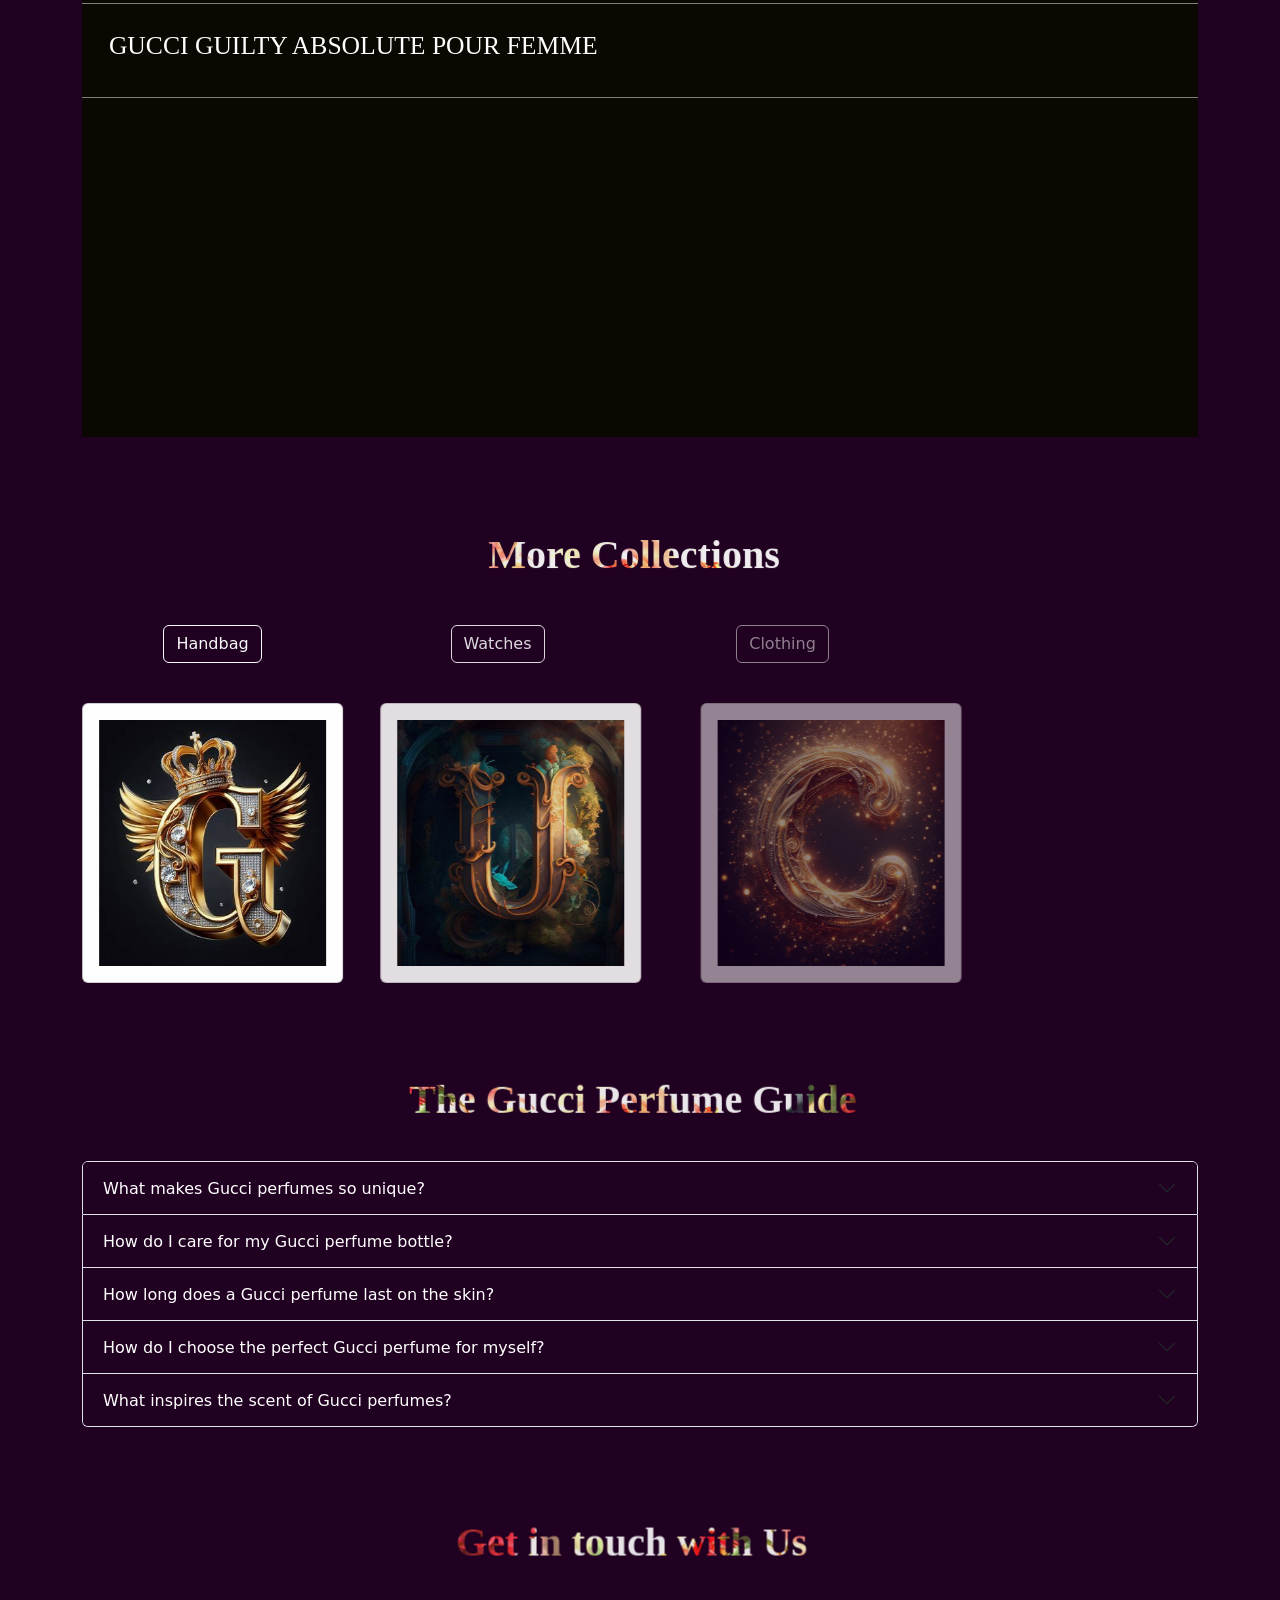
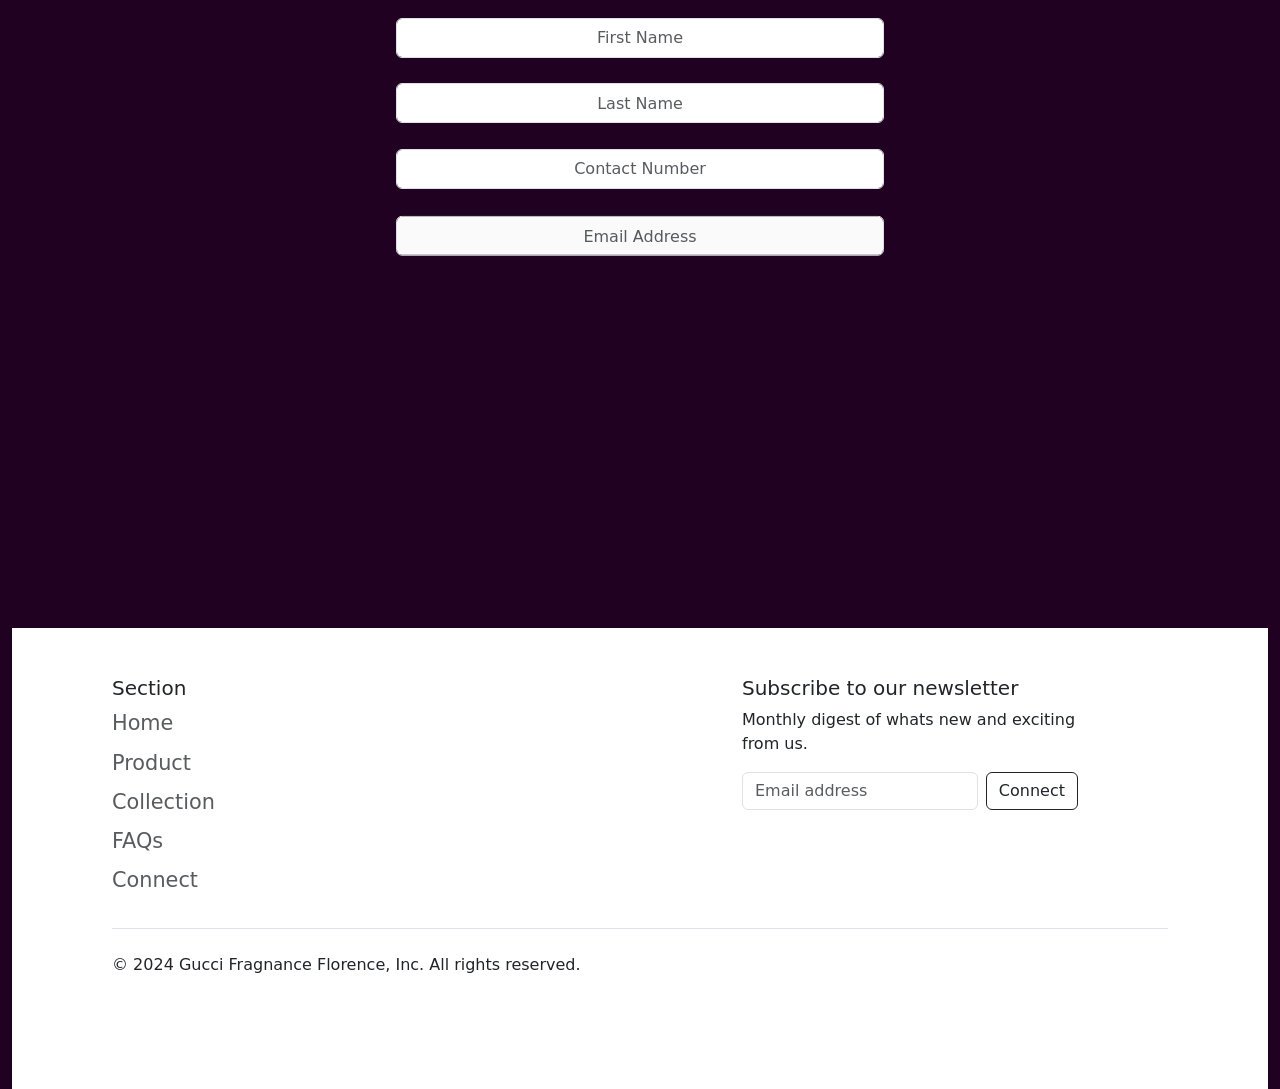
==== commit f014b8a1: "Added 2 more section" ====
--- a/Gucci.html
+++ b/Gucci.html
@@ -37,6 +37,7 @@
   <body>
     <!-- Preloader Starts -->
     <div id="preloader"></div>
+  
     <!-- Preloader Ends -->
 
     <!-- Navbar starts -->
@@ -95,6 +96,11 @@
                     >Classic Scents</a
                   >
                 </li>
+                <li>
+                  <a class="dropdown-item" href="#HoverImage-title"
+                    >Unveil The Fragnance</a
+                  >
+                </li>
               </ul>
             </li>
             <li class="nav-item">
@@ -122,6 +128,47 @@
     </nav>
 
     <!-- Navbar ends -->
+
+    <!-- Circled Animation Starts -->
+
+    <div class="container-fluid" >
+      <div id="circleVideo">
+          <div id="circle">
+              <div id="inner-circle">
+                  <video autoplay loop muted src="./videos/video-1.mp4"></video>
+              </div>
+          </div>
+          <div id="circle">
+              <div id="inner-circle">
+                  <video autoplay loop muted src="./videos/video-2.mp4"></video>
+              </div>
+          </div>
+          <div id="circle">
+              <div id="inner-circle">
+                  <video autoplay loop muted src="./videos/video-3.mp4"></video>
+              </div>
+          </div>
+          <div id="circle">
+              <div id="inner-circle">
+                  <video autoplay loop muted src="./videos/video-4.mp4"></video>
+              </div>
+          </div>
+          <div id="circle">
+              <div id="inner-circle">
+                  <video autoplay loop muted src="./videos/video-5.mp4"></video>
+              </div>
+          </div>
+          <div id="circle">
+              <div id="inner-circle">
+                  <video autoplay loop muted src="./videos/video-6.mp4"></video>
+              </div>
+          </div>
+         
+  
+      </div>
+  </div>
+  
+  <!-- Circled Animation Ends -->
 
     <!-- BestSeller Perfumes Starts-->
 
@@ -566,6 +613,124 @@
     <!-- Classic Scent Ends -->
 
 
+    <!-- Image Hover Effect Starts-->
+
+    <div class="container text-center ">
+
+        <h2 id="HoverImage-title" >Unveil the Fragnance</h2>
+      <div id="fixed-image">
+  
+      </div>
+  <div id="main">
+      <div id="page1">
+          <div id="elem-container">
+            <div class="elem" 
+            data-image="https://fimgs.net/mdimg/perfume/375x500.690.jpg">
+                <div class="overlay">
+        
+                </div>
+                <div class="content">
+        
+                    <div class="front">
+        
+                        <h1>Eau de Gucci Gucci </h1>
+                    </div>
+                    <div class="back">
+                   
+                    </div>
+                </div>
+            </div>
+            <div class="elem"
+            data-image="https://media.gucci.com/style/DarkGray_Center_0_0_800x800/1614617112/667343_99999_0099_002_100_0000_Light-Gucci-Flora-Gorgeous-Gardenia-100ml-eau-de-parfum.jpg">
+                <div class="overlay">
+                    
+                </div>
+                <div class="content">
+        
+                    <div class="front">
+                        
+                        <h1>GUCCI FLORA GORGEOUS GARDENIA</h1>
+                    </div>
+                    <div class="back">
+                      
+                    </div>
+                </div>
+            </div>
+            <div class="elem"
+            data-image="https://media.gucci.com/style/DarkGray_Center_0_0_800x800/1545327905/488830_99999_0099_002_100_0000_Light-Gucci-Bloom-100ml-eau-de-parfum.jpg">
+                <div class="overlay">
+                    
+                </div>
+                <div class="content">
+        
+                    <div class="front">
+        
+                        <h1>GUCCI BLOOM</h1>
+                    </div>
+                    <div class="back">
+                        
+                    </div>
+                </div>
+        
+            </div>
+            <div class="elem"
+            data-image="https://media.gucci.com/style/DarkGray_Center_0_0_800x800/1640103307/703097_99999_0099_002_100_0000_Light-Gucci-Guilty-Parfum-Pour-Homme-90ml.jpg">
+                <div class="overlay">
+                    
+                </div>
+                <div class="content">
+        
+                    <div class="front">
+                        <h1>GUCCI GUILTY PARFUM </h1>
+        
+                    </div>
+                    <div class="back">
+                        
+                    </div>
+                </div>
+            </div>
+            <div class="elem"
+            data-image="https://media.gucci.com/style/DarkGray_Center_0_0_800x800/1674863112/702555_99999_0099_002_100_0000_Light-The-Alchemists-Garden-A-Reason-To-Love-100ml-eau-de-parfum.jpg">
+                <div class="overlay">
+                    
+                </div>
+                <div class="content">
+        
+                    <div class="front">
+        
+                        <h1>THE ALCHEMIST’S GARDEN</h1>
+                    </div>
+                    <div class="back">
+                       
+                    </div>
+                </div>
+            </div>
+            <div class="elem"
+            data-image="https://media.gucci.com/style/DarkGray_Center_0_0_800x800/1531751414/522573_99999_0099_002_100_0000_Light-Gucci-Guilty-Absolute-Pour-Femme-90ml-eau-de-parfum.jpg">
+                <div class="overlay">
+                    
+                </div>
+                <div class="content">
+        
+                    <div class="front">
+                        <h1>GUCCI GUILTY ABSOLUTE POUR FEMME</h1>
+        
+                    </div>
+                    <div class="back">
+                        
+                    </div>
+                </div>
+            </div>
+      
+        </div>
+        </div>
+        </div>
+        </div>
+
+
+        <!-- Image Hover Effect Ends -->
+
+
 
 
     <!-- Collections -->
@@ -755,8 +920,8 @@
   <!-- Contact Us Ends -->
 
   <!-- Footer Starts -->
-<div class="container-fluid">
-  <footer class="py-5 pl-20">
+<div class="container-fluid" >
+  <footer class="py-5 pl-20" >
     <div class="row">
 
       <div class="col-6 ">
@@ -928,6 +1093,9 @@
       referrerpolicy="no-referrer"
     ></script>
 
+    <!-- Locomotive-Scroll -->
+    <script src="https://cdn.jsdelivr.net/npm/locomotive-scroll@3.5.4/dist/locomotive-scroll.js"></script>
+
     <!-- Bootstrap Js -->
     <script
       src="https://cdn.jsdelivr.net/npm/bootstrap@5.3.3/dist/js/bootstrap.bundle.min.js"
@@ -941,5 +1109,6 @@
     <script src="Javascript/Accordion.js"></script>
     <script src="Javascript/contact.js"></script>
     <script src="Javascript/footer.js"></script>
+    <script src="Javascript/HoverImage.js"></script>
   </body>
 </html>
--- a/css/Gucci.css
+++ b/css/Gucci.css
@@ -4,6 +4,15 @@
   width: 100%;
   box-sizing: border-box;
   background-color: rgb(33, 1, 33);
+}
+
+@font-face {
+  font-family: neu;
+  src: url(./NeueHaasDisplayMediu.ttf);
+}
+@font-face {
+  font-family: thin;
+  src: url(./NeueHaasDisplayLight.ttf);
 }
 
 /* Preloader */
@@ -20,12 +29,12 @@
   background-size: 30%;
 }
 
+
 /* Navbar starts */
 
 .navbar-nav {
   font-family: "Playwrite DE Grund", cursive;
   font-weight: bolder;
-   
 }
 
 .navbar-brand {
@@ -40,21 +49,49 @@
   filter: contrast(10);
 }
 .navbar {
-
   background-color: rgb(33, 1, 33);
-
 }
 
 .nav-link:hover {
   color: rgb(33, 1, 33);
-  
-}
-.nav-link, .navbar-brand{
-  color: white;
-  
-}
-
-
+}
+.nav-link,
+.navbar-brand {
+  color: white;
+}
+
+/* Circled Animation */
+
+
+#circleVideo{
+  display: flex;
+  gap: 5px;
+  margin-bottom: 30px;
+  margin-top: 140px;
+}
+#circle{
+  width: 14vw;
+  height: 14vw;
+  /* background-color: blueviolet; */
+  border: solid rgb(26, 1, 9) 1px;
+  border-radius: 50%;
+  display: flex;
+  align-items: center;
+  justify-content: center;
+  margin: 1vw;
+}
+#circle #inner-circle{
+  width: 13vw;
+  height: 13vw;
+  /* background-color: blue; */
+  border-radius: 50%;
+}
+#inner-circle video{
+  width: 100%;
+  height: 100%;
+  object-fit: cover;
+  border-radius: 50%;
+}
 /* perfumes */
 
 .perfume-img {
@@ -67,7 +104,6 @@
 .Classic-col {
   height: 560px;
 }
-
 
 .bestSeller-btn,
 .Seasonal-btn,
@@ -89,7 +125,8 @@
 #Classic-title,
 #Collection-title,
 #Accordion-title,
-#Contact-title {
+#Contact-title,
+#HoverImage-title {
   font-weight: 900;
   font-size: 2.5rem;
   margin-bottom: 30px;
@@ -124,95 +161,152 @@
   background-color: rgb(237, 206, 206);
 }
 
+/* HoverImage */
+
+#page1 {
+  min-height: 100vh;
+  width: 100%;
+  background-color: #0b0701;
+  font-family: gilroy;
+}
+#elem-container {
+  overflow: hidden;
+  padding: 0vw 0vw;
+}
+.elem {
+  overflow: hidden;
+  position: relative;
+  border-bottom: 1px solid #7f7d7d;
+  left: 0%;
+  padding: 0vw;
+}
+.content {
+  position: relative;
+  z-index: 9;
+  padding: 2.1vw 0vw;
+  display: flex;
+  justify-content: space-between;
+  align-items: center;
+  color: #fff;
+}
+.front h1 {
+  font-size: 2vw;
+  padding: 0vw 2.1vw;
+}
+.back {
+  padding: 0vw 2.1vw;
+  color: #fff;
+}
+.back h5 {
+  font-size: 0.9vw;
+  font-family: thin;
+  color: #f3eeee;
+}
+.back p {
+  opacity: 0.5;
+  font-family: thin;
+  margin-top: 2px;
+}
+.elem .overlay {
+  height: 100%;
+  width: 100%;
+  background-color: rgb(77, 18, 45);
+  left: 0%;
+  top: -100%;
+  position: absolute;
+  transition: all ease 0.4s;
+}
+.elem:hover .overlay {
+  top: 0%;
+}
+#fixed-image {
+  height: 55vh;
+  width: 48vh;
+  background-color: rgb(229, 218, 213);
+  border-radius: 10px;
+  position: fixed;
+  top: 25%;
+  z-index: 99;
+  left: 42%;
+  display: none;
+  background-size: cover;
+  overflow: hidden;
+}
+
 /* Collections */
 
-.Collection-col{
+.Collection-col {
   height: 280px;
   margin-top: 40px;
 }
 
-.collection img{
-width: 100%;
-height: 260px;
-}
-
-.Collection-btn{
+.collection img {
+  width: 100%;
+  height: 260px;
+}
+
+.Collection-btn {
   margin-top: 4%;
 }
 
-
 /* Accordion */
 
-.accordion-item{
+.accordion-item {
   background-color: rgb(54, 3, 54);
   color: white;
-
-}
-
-.accordion-button{
-  background-color:rgb(33, 1, 33) ;
-  color: white;
-}
-
+}
+
+.accordion-button {
+  background-color: rgb(33, 1, 33);
+  color: white;
+}
 
 /* Contact Us */
 
-
- 
- #contactBox{
+#contactBox {
   width: 40%;
   height: 50%;
   margin: auto;
   margin-top: 6%;
 }
 
-
-input.css{
+input.css {
   margin: 2.6% 0;
   height: 40px;
-  
-}
-
-button.css{
+}
+
+button.css {
   margin: 2.6% 0;
   width: 40%;
 }
 
-textarea{
-  margin:2.6% 0 ;
-}
-
-.css:hover{
- 
+textarea {
+  margin: 2.6% 0;
+}
+
+.css:hover {
   background-color: rgb(33, 1, 33);
   color: white;
-
-}
-.css:hover::placeholder{
-  color:white;
-}
-
+}
+.css:hover::placeholder {
+  color: white;
+}
 
 /* Footer */
-footer{
+footer {
   margin-top: 20%;
   background-color: white;
-  padding:0 100px;
-
-}
-
-footer .d-flex li:hover{
-scale:1.4
+  padding: 0 100px;
+}
+
+footer .d-flex li:hover {
+  scale: 1.4;
 }
 
 footer .flex-column a {
-font-size: 1.3rem;
-
+  font-size: 1.3rem;
 }
 footer .flex-column li:hover {
-color: rgb(33, 1, 33);
-font-weight: bold;
-
-}
-
-
+  color: rgb(33, 1, 33);
+  font-weight: bold;
+}
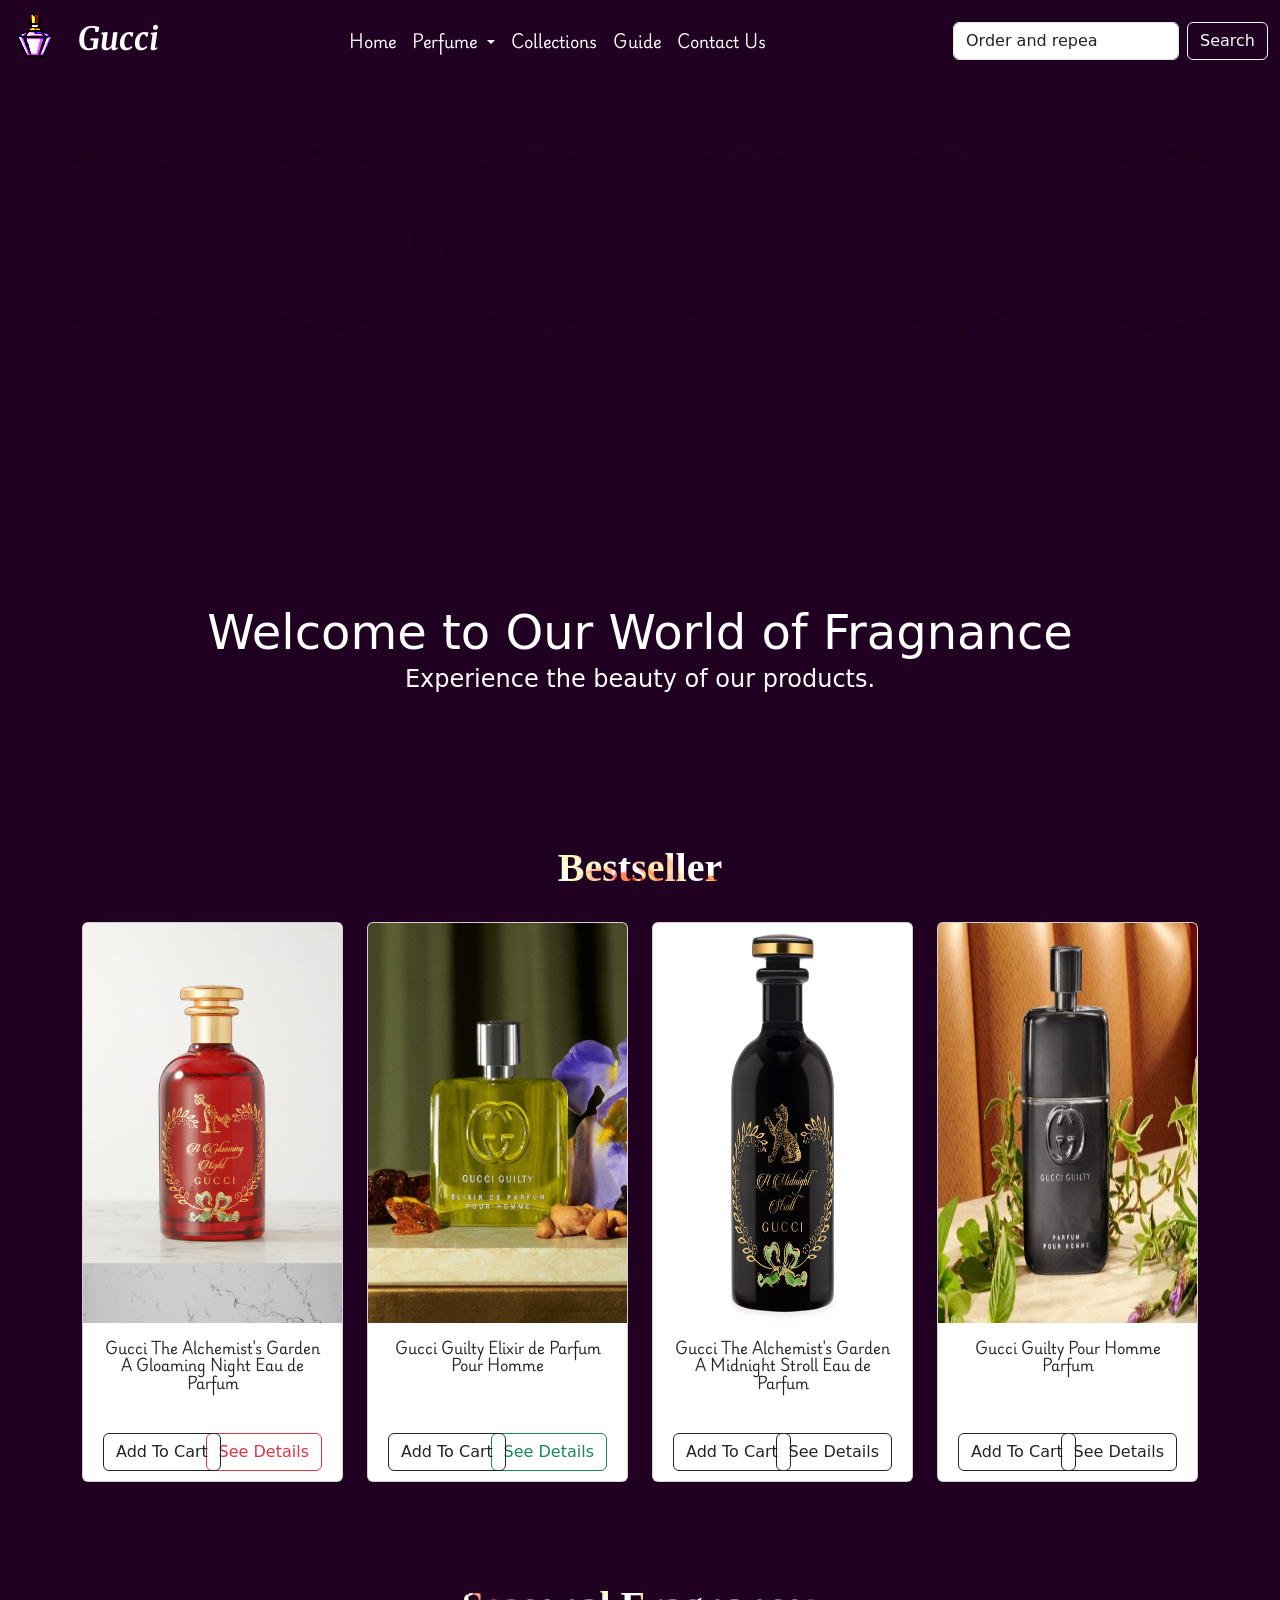
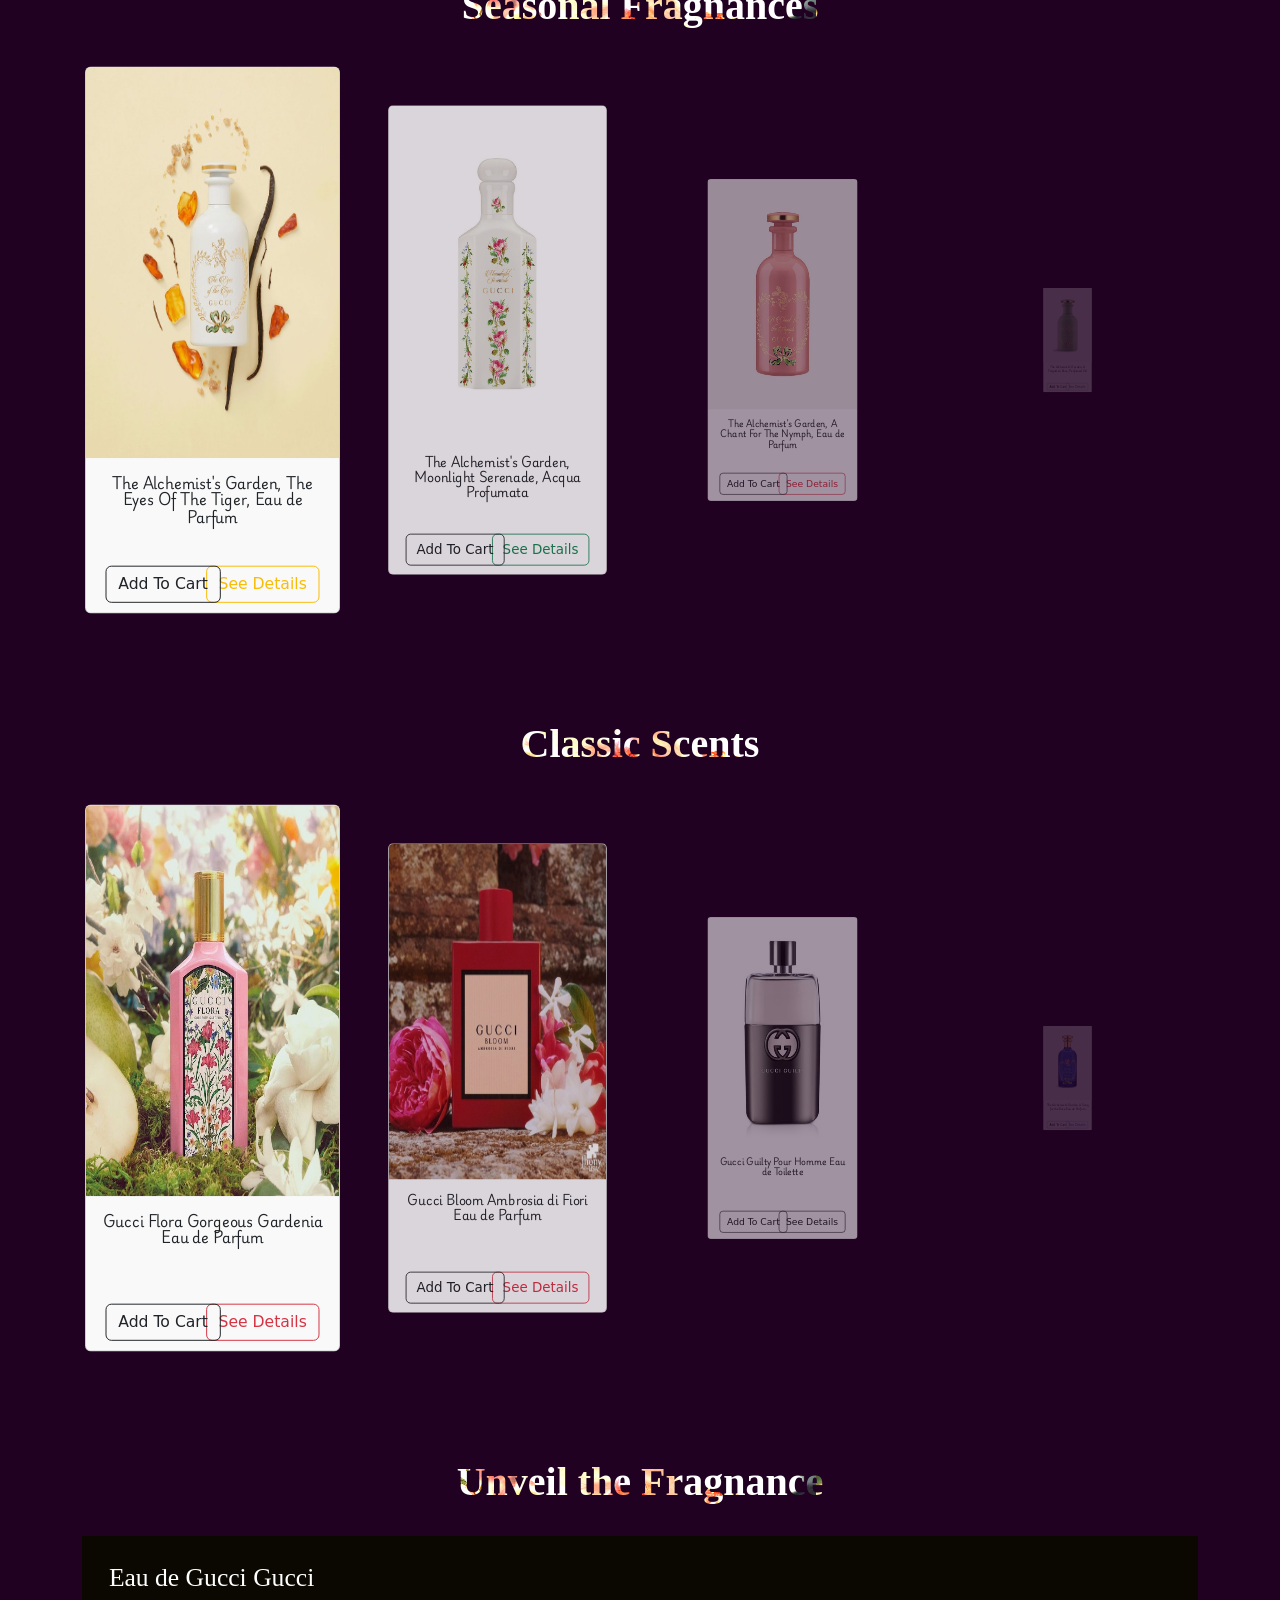
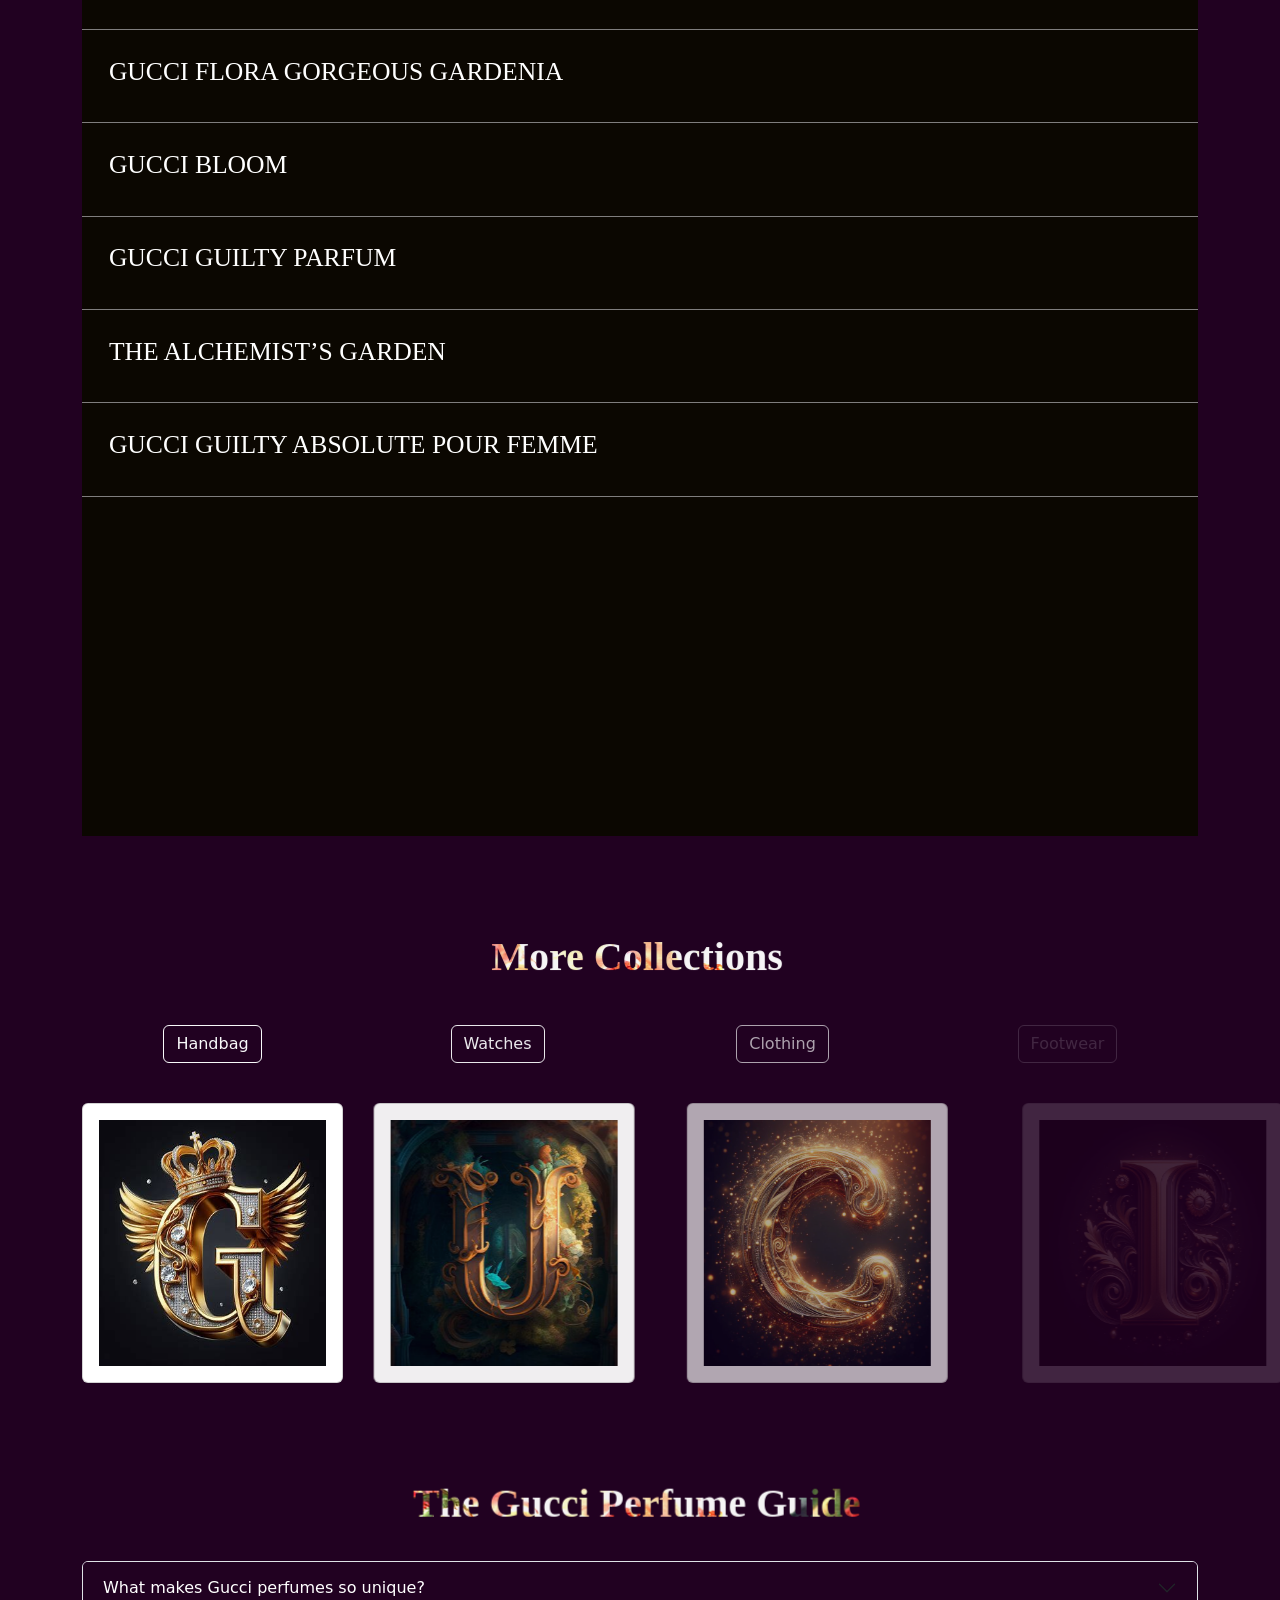
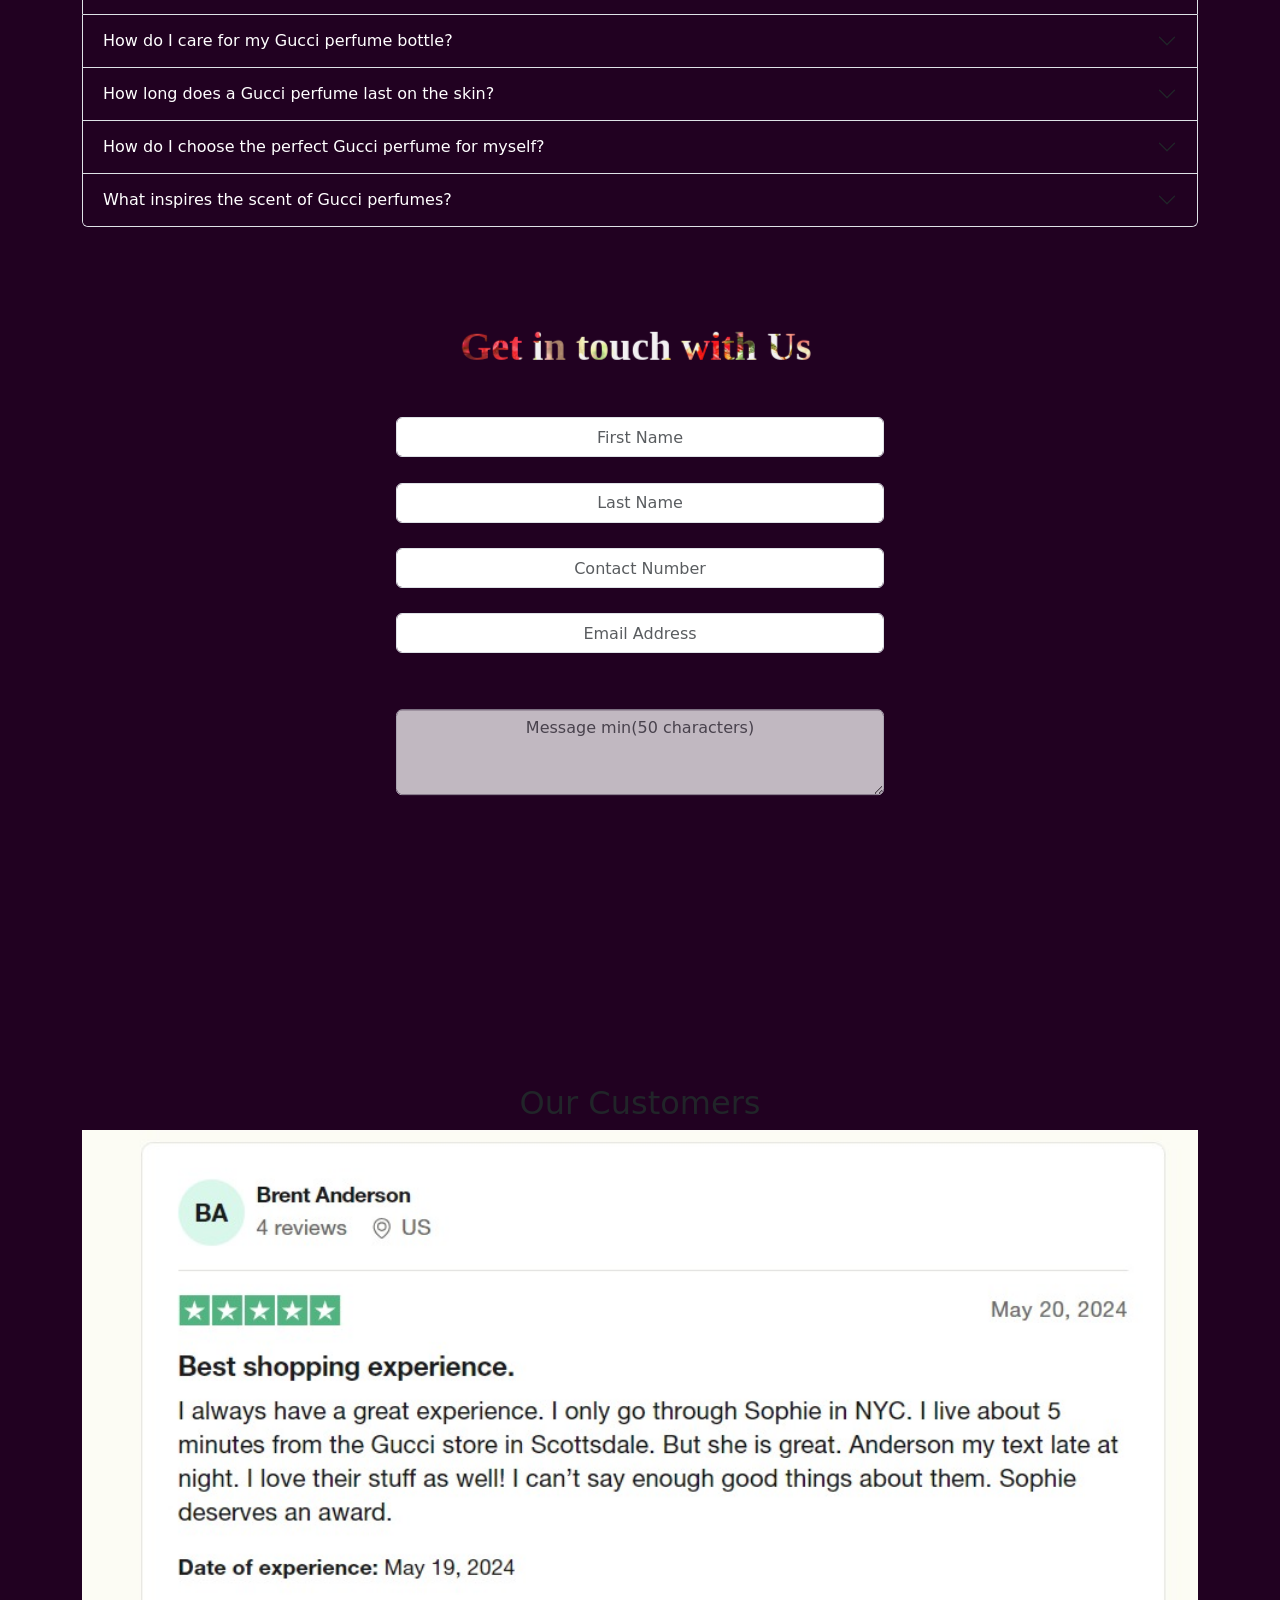
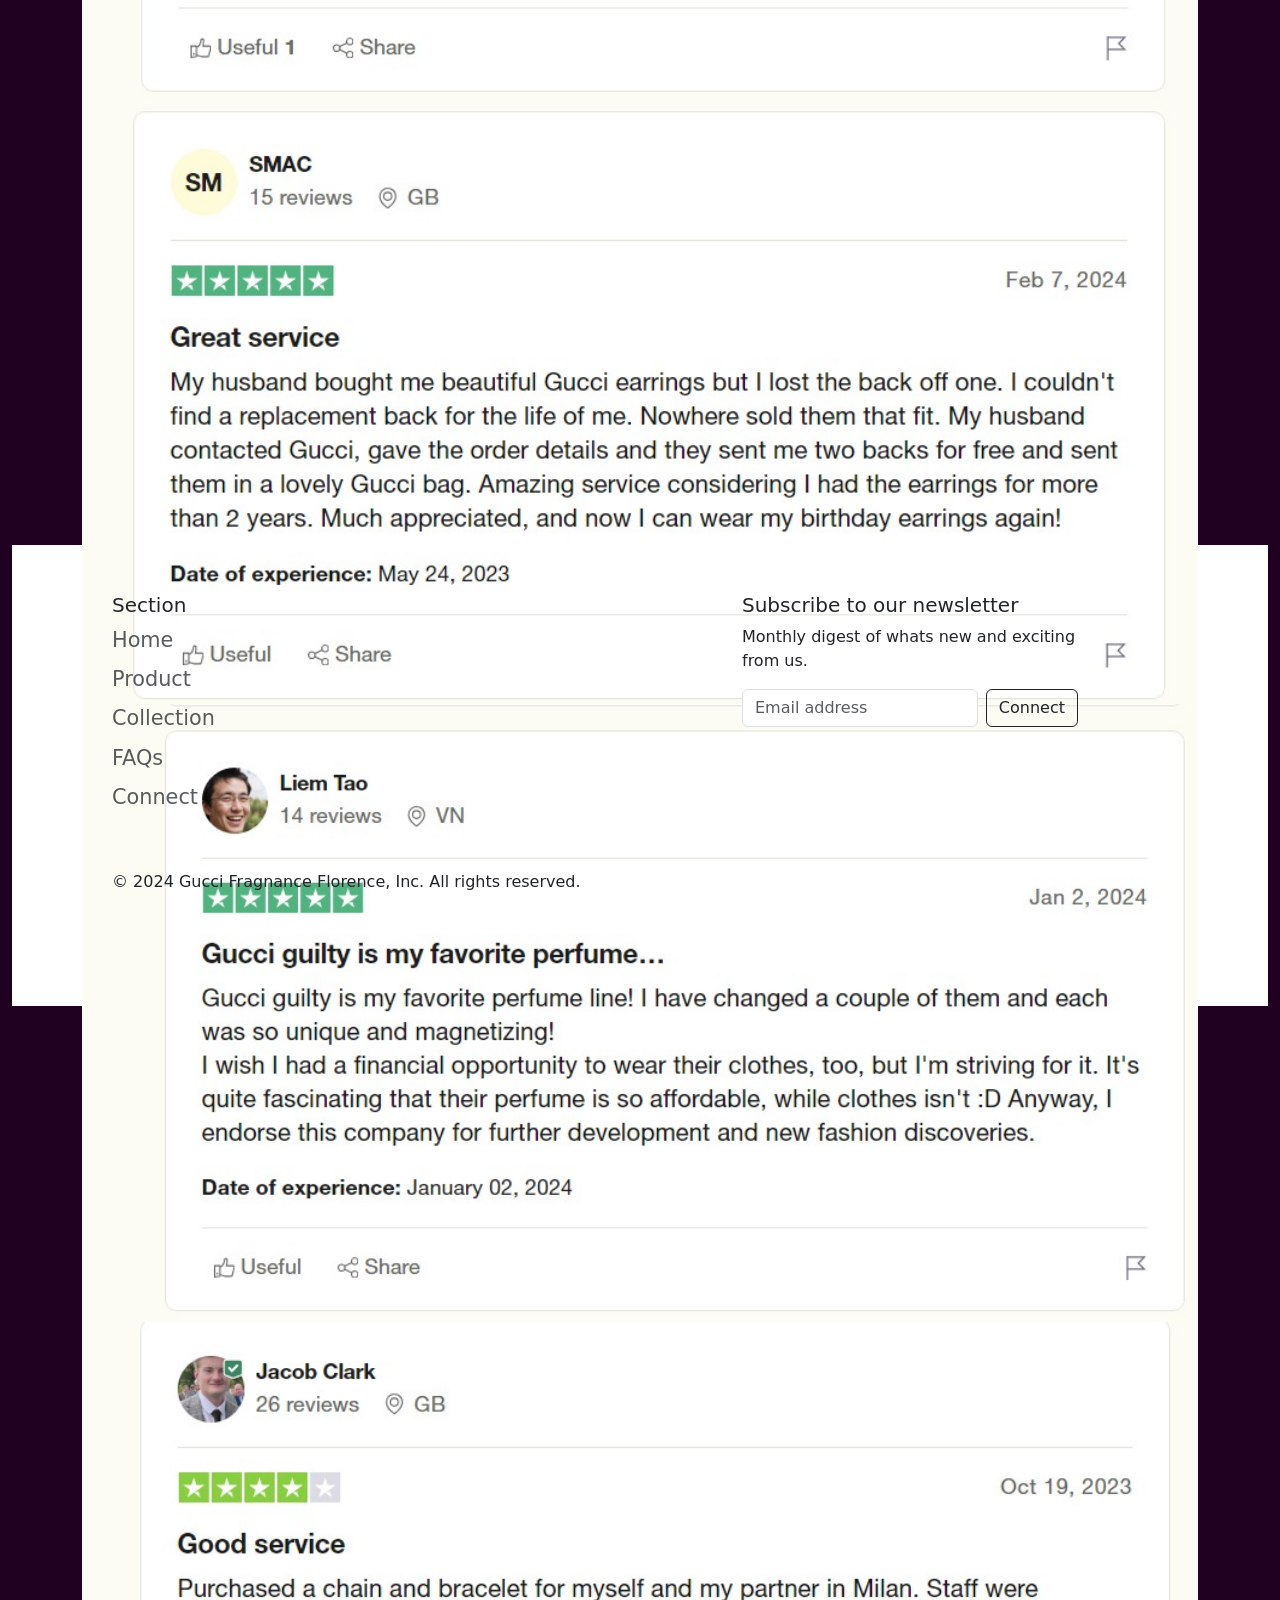
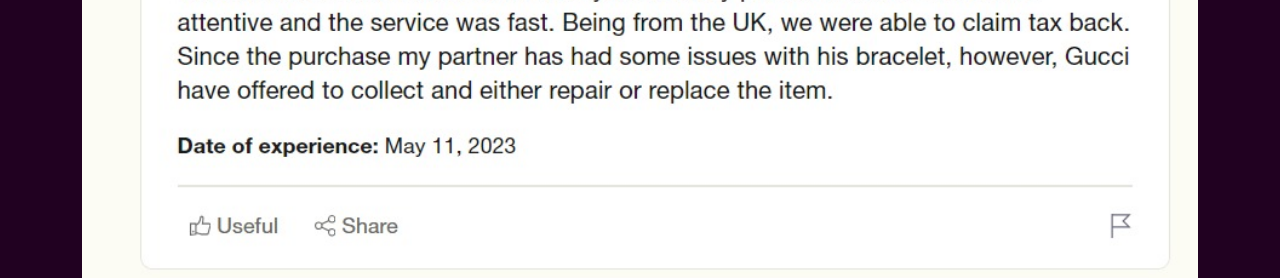
==== commit d57efd2e: "Some more imp. commits" ====
--- a/Gucci.html
+++ b/Gucci.html
@@ -170,9 +170,21 @@
   
   <!-- Circled Animation Ends -->
 
+  <!-- Video-bg Animation Starts -->
+  <div class="video-container" id="video-box">
+    <video class="video-bg" id="video1" muted loop autoplay></video>
+    <video class="video-bg" id="video2" muted loop autoplay></video>
+</div>
+<div id="welcomeContent">
+    <h1>Welcome to Our World of Fragnance</h1>
+    <p>Experience the beauty of our products.</p>
+</div>
+
+<!-- Video-bg Animation Ends -->
+
     <!-- BestSeller Perfumes Starts-->
 
-    <div class="container text-center">
+    <div class="container text-center" id="bestSeller">
       <h2 class="text-center" id="bestSeller-title">Bestseller</h2>
       <div class="row">
         <!-- Perfume 1 Starts -->
@@ -919,6 +931,28 @@
 
   <!-- Contact Us Ends -->
 
+
+  <!-- Testimonial Starts -->
+<div class="container text-center" style="margin-top: 24%;height: 90%;" >
+  <h2 id="Testimonial-title">Our Customers</h2>
+  <swiper-container class="mySwiper" pagination="true" pagination-clickable="true" navigation="true" space-between="30"
+    centered-slides="true" autoplay-delay="2500" autoplay-disable-on-interaction="false">
+    <swiper-slide><img src="images/review1.jpg" alt=""></swiper-slide>
+    <swiper-slide><img src="images/review2.jpg" alt=""></swiper-slide>
+    <swiper-slide><img src="images/review3.jpg" alt=""></swiper-slide>
+    <swiper-slide><img src="images/review4.jpg" alt=""></swiper-slide>
+    
+    <div class="autoplay-progress" slot="container-end">
+      <svg viewBox="0 0 48 48">
+        <circle cx="24" cy="24" r="20"></circle>
+      </svg>
+      <span></span>
+    </div>
+  </swiper-container>
+</div>
+
+  <!-- Testimonial Ends -->
+
   <!-- Footer Starts -->
 <div class="container-fluid" >
   <footer class="py-5 pl-20" >
@@ -1096,6 +1130,8 @@
     <!-- Locomotive-Scroll -->
     <script src="https://cdn.jsdelivr.net/npm/locomotive-scroll@3.5.4/dist/locomotive-scroll.js"></script>
 
+    <!-- Swiper Js -->
+    <script src="https://cdn.jsdelivr.net/npm/swiper@11/swiper-element-bundle.min.js"></script>
     <!-- Bootstrap Js -->
     <script
       src="https://cdn.jsdelivr.net/npm/bootstrap@5.3.3/dist/js/bootstrap.bundle.min.js"
--- a/css/Gucci.css
+++ b/css/Gucci.css
@@ -66,13 +66,12 @@
 #circleVideo{
   display: flex;
   gap: 5px;
-  margin-bottom: 30px;
-  margin-top: 140px;
+  margin-bottom: 3%;
+  margin-top: 11%;
 }
 #circle{
   width: 14vw;
   height: 14vw;
-  /* background-color: blueviolet; */
   border: solid rgb(26, 1, 9) 1px;
   border-radius: 50%;
   display: flex;
@@ -83,7 +82,6 @@
 #circle #inner-circle{
   width: 13vw;
   height: 13vw;
-  /* background-color: blue; */
   border-radius: 50%;
 }
 #inner-circle video{
@@ -92,6 +90,45 @@
   object-fit: cover;
   border-radius: 50%;
 }
+
+/* Video-bg Animation */
+
+.video-container {
+  top: 0;
+  left: 0;
+  width: 100%;
+  height: 30%;
+  overflow: hidden;
+  z-index: -1;
+}
+
+.video-bg {
+  position: absolute;
+  width: 100%;
+  height: 100%;
+  object-fit: cover;
+  opacity: 0;
+  transition: opacity 1s;
+}
+
+#welcomeContent {
+  z-index: 1;
+  color: white;
+  text-align: center;
+  top: 40%;
+  transform: translateY(-50%);
+}
+
+#welcomeContent h1 {
+  font-size: 3em;
+  margin: 0;
+}
+
+#welcomeContent p {
+  font-size: 1.5em;
+}
+
+
 /* perfumes */
 
 .perfume-img {
@@ -292,6 +329,57 @@
   color: white;
 }
 
+/* Testimonial */
+swiper-container {
+  width: 100%;
+  height: 100%;
+}
+
+swiper-slide {
+  text-align: center;
+  font-size: 18px;
+  background: #fff;
+  display: flex;
+  justify-content: center;
+  align-items: center;
+}
+
+swiper-slide img {
+  display: block;
+  width: 100%;
+  height: 100%;
+  object-fit: cover;
+}
+
+.autoplay-progress {
+  position: absolute;
+  right: 16px;
+  bottom: 16px;
+  z-index: 10;
+  width: 48px;
+  height: 48px;
+  display: flex;
+  align-items: center;
+  justify-content: center;
+  font-weight: bold;
+  color: var(--swiper-theme-color);
+}
+
+.autoplay-progress svg {
+  --progress: 0;
+  position: absolute;
+  left: 0;
+  top: 0px;
+  z-index: 10;
+  width: 100%;
+  height: 100%;
+  stroke-width: 4px;
+  stroke: var(--swiper-theme-color);
+  fill: none;
+  stroke-dashoffset: calc(125.6px * (1 - var(--progress)));
+  stroke-dasharray: 125.6;
+  transform: rotate(-90deg);
+}
 /* Footer */
 footer {
   margin-top: 20%;
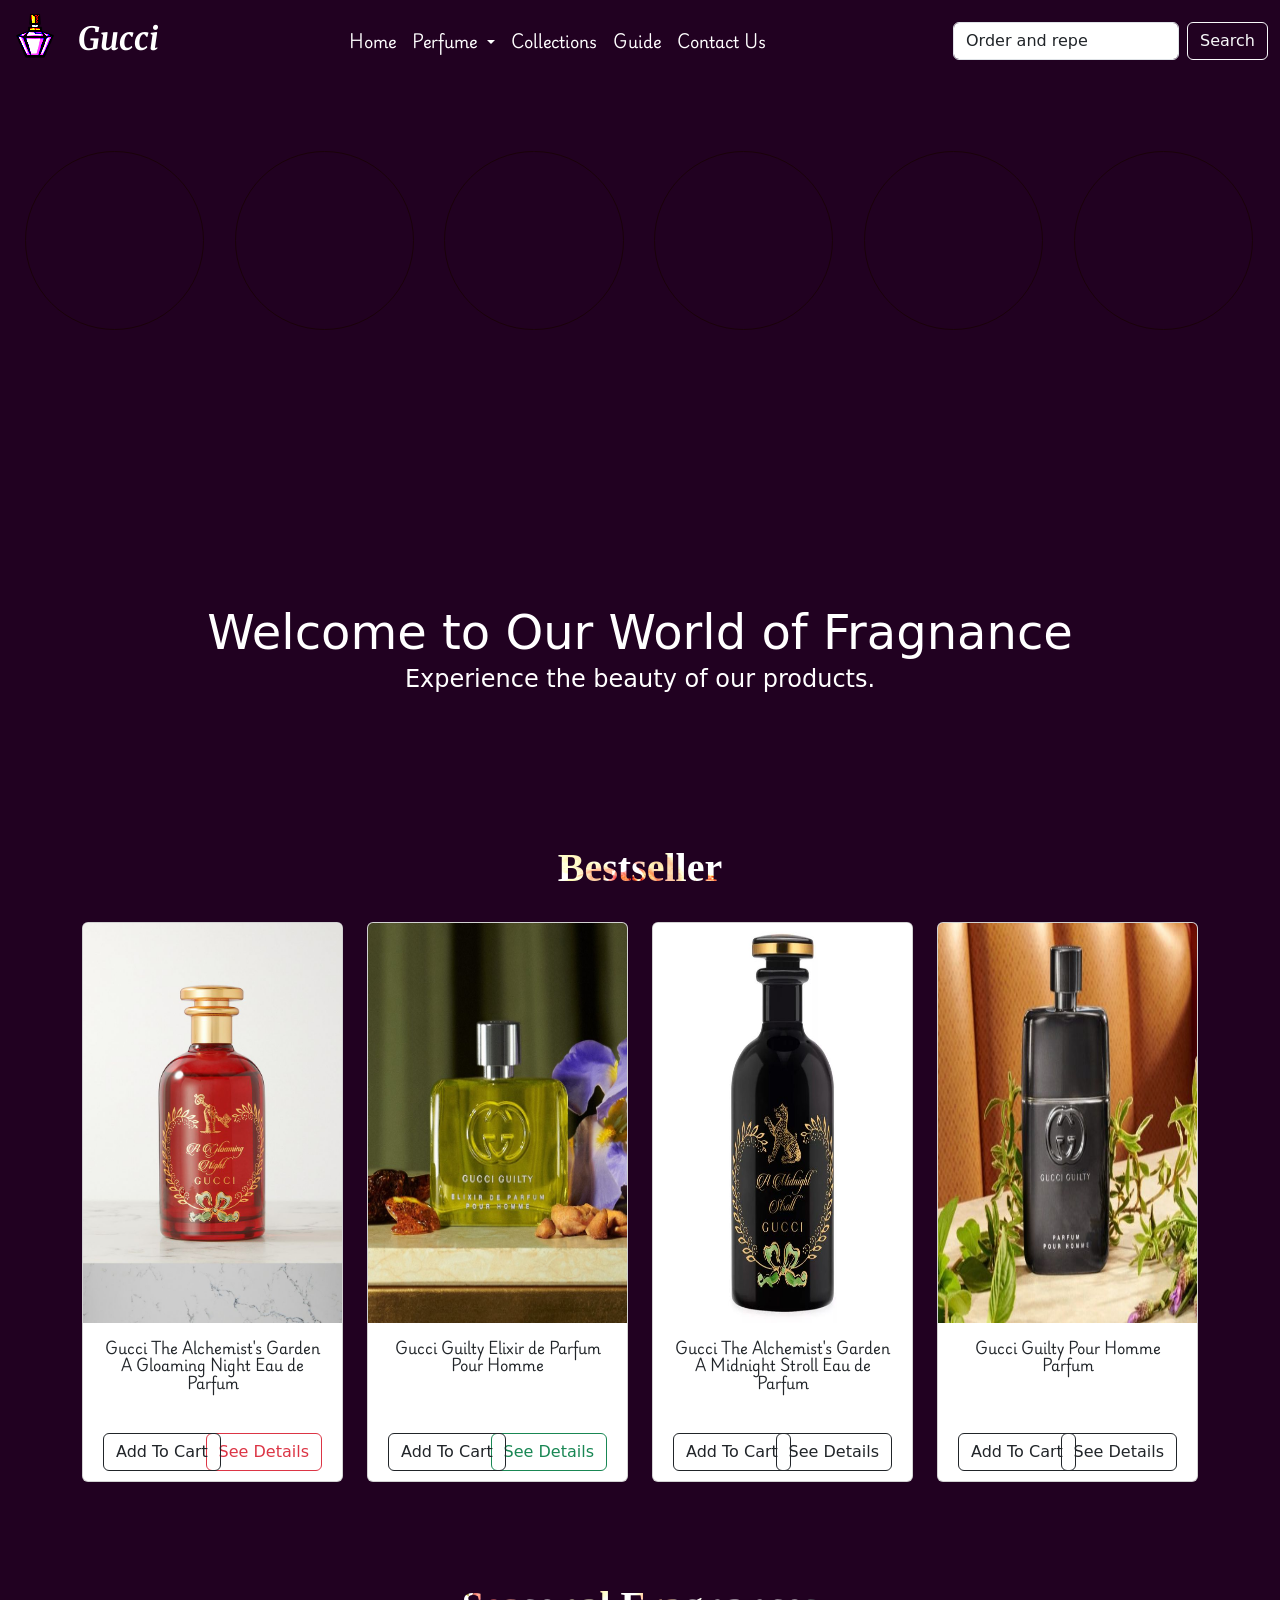
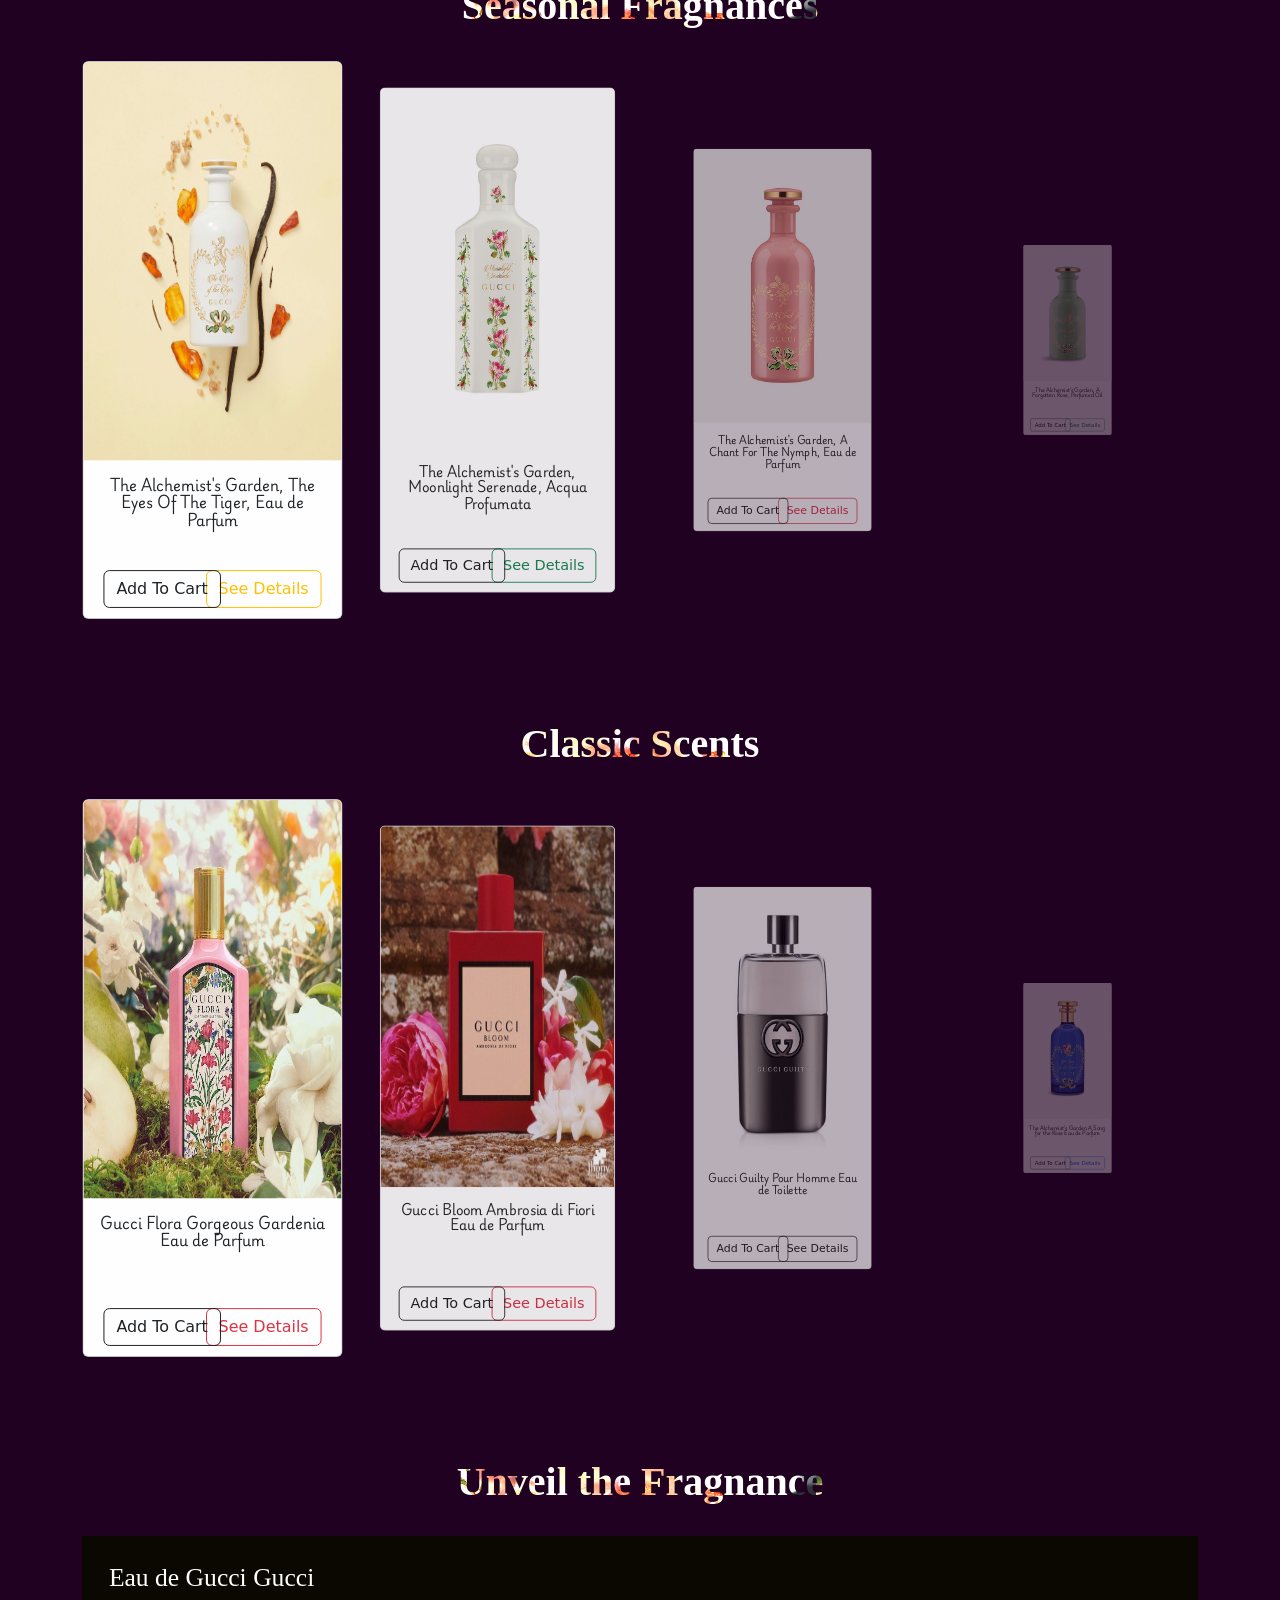
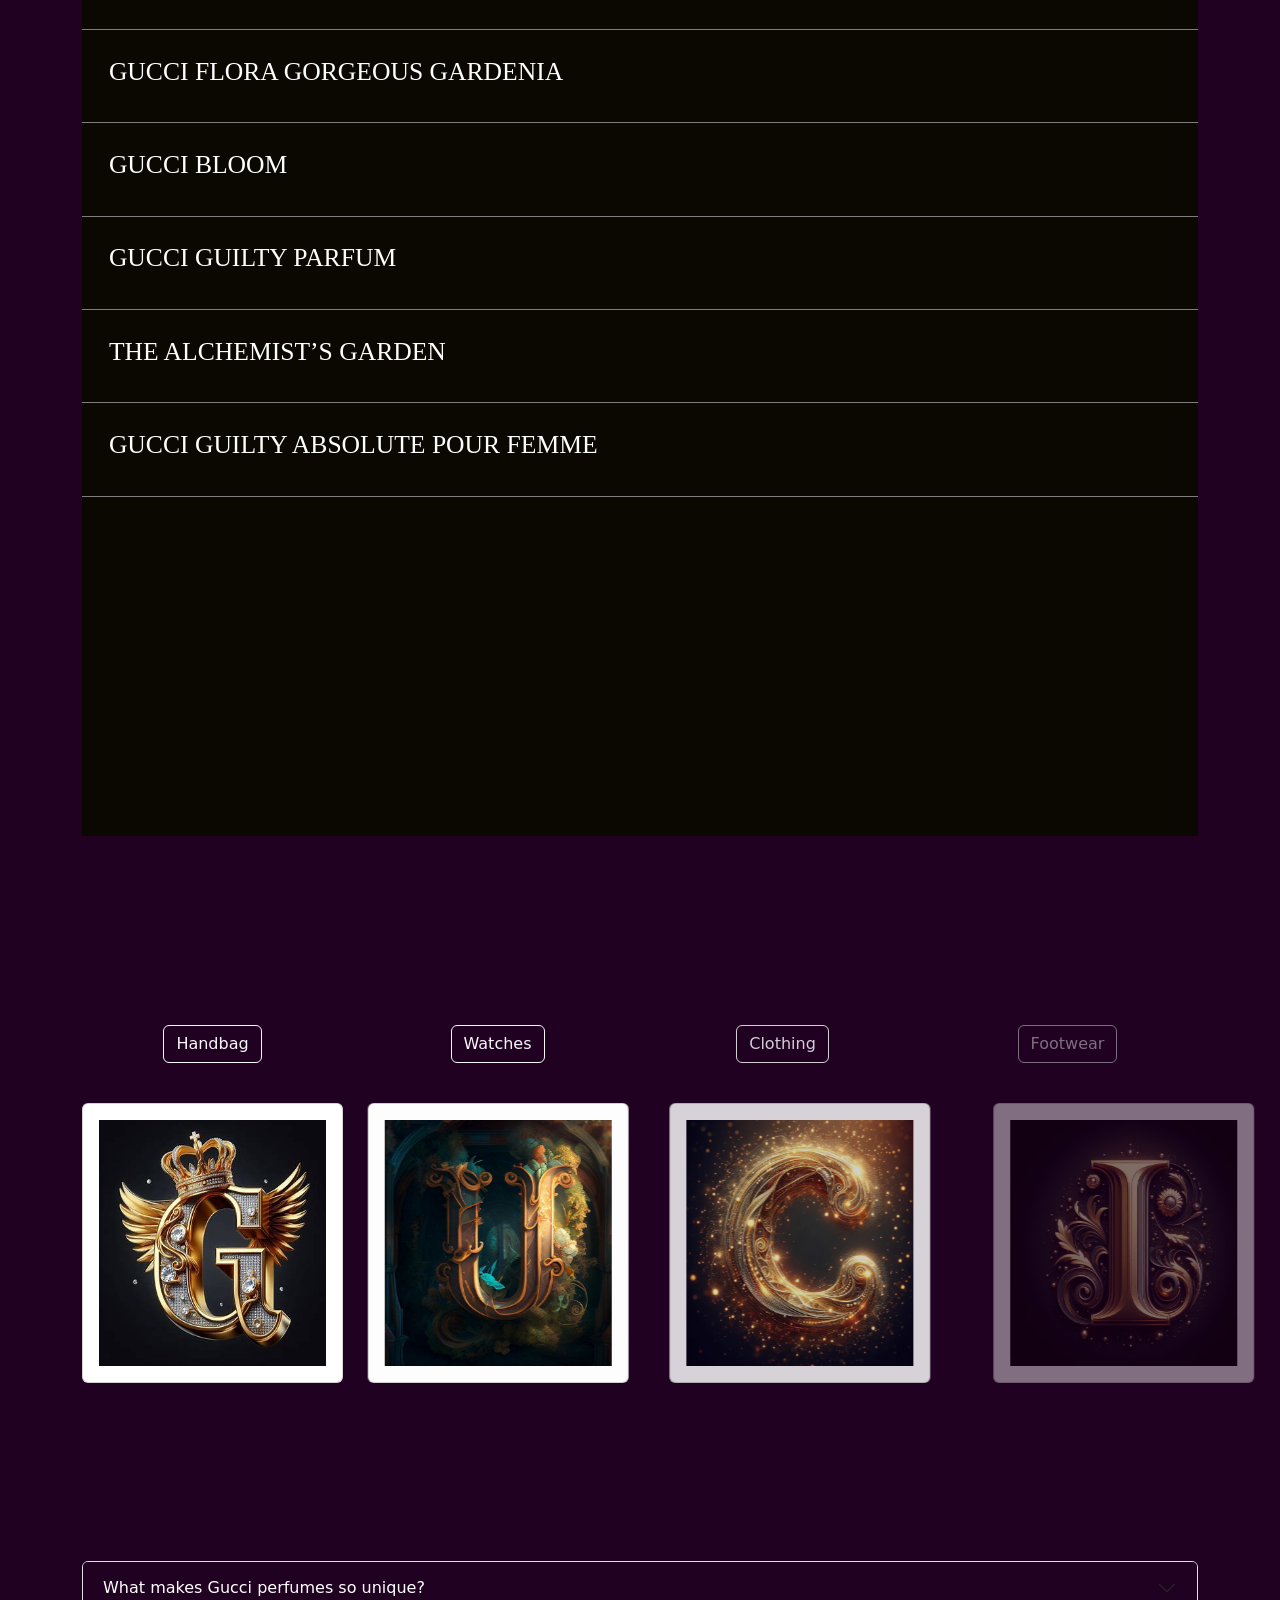
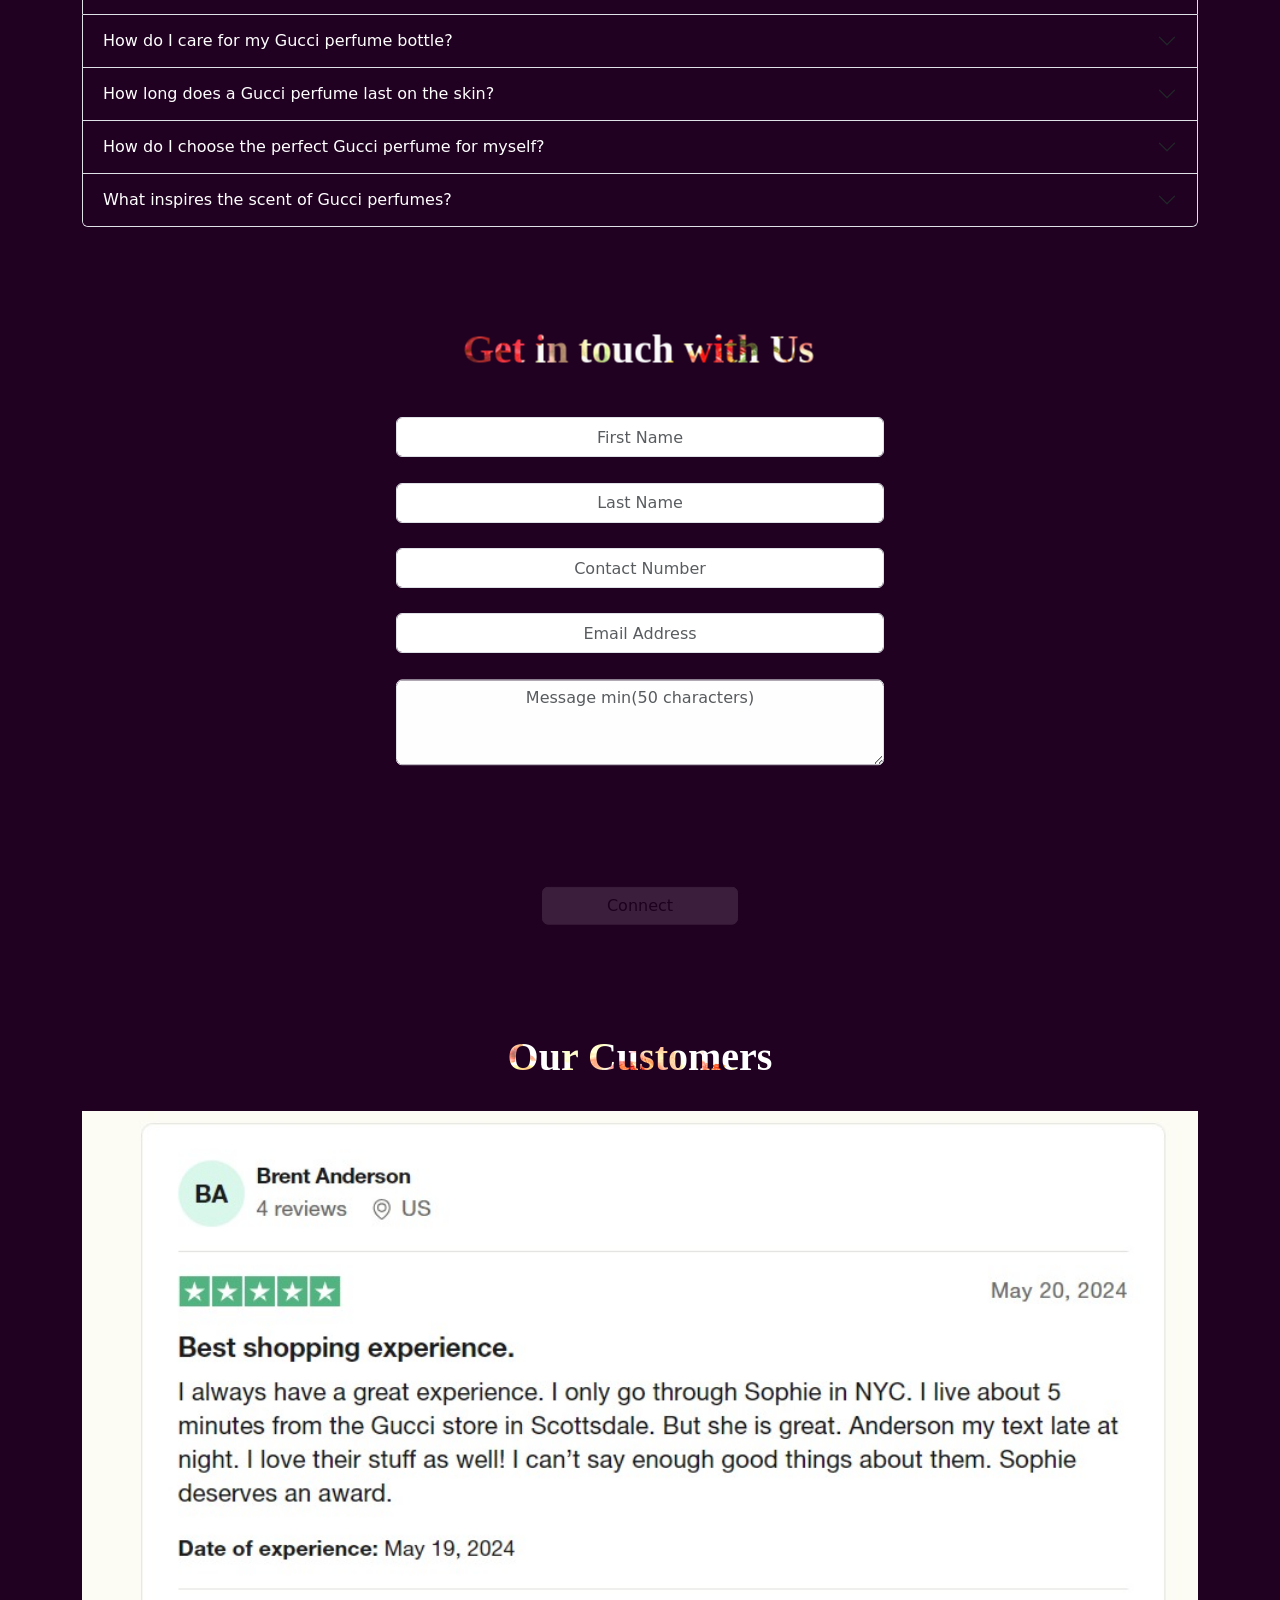
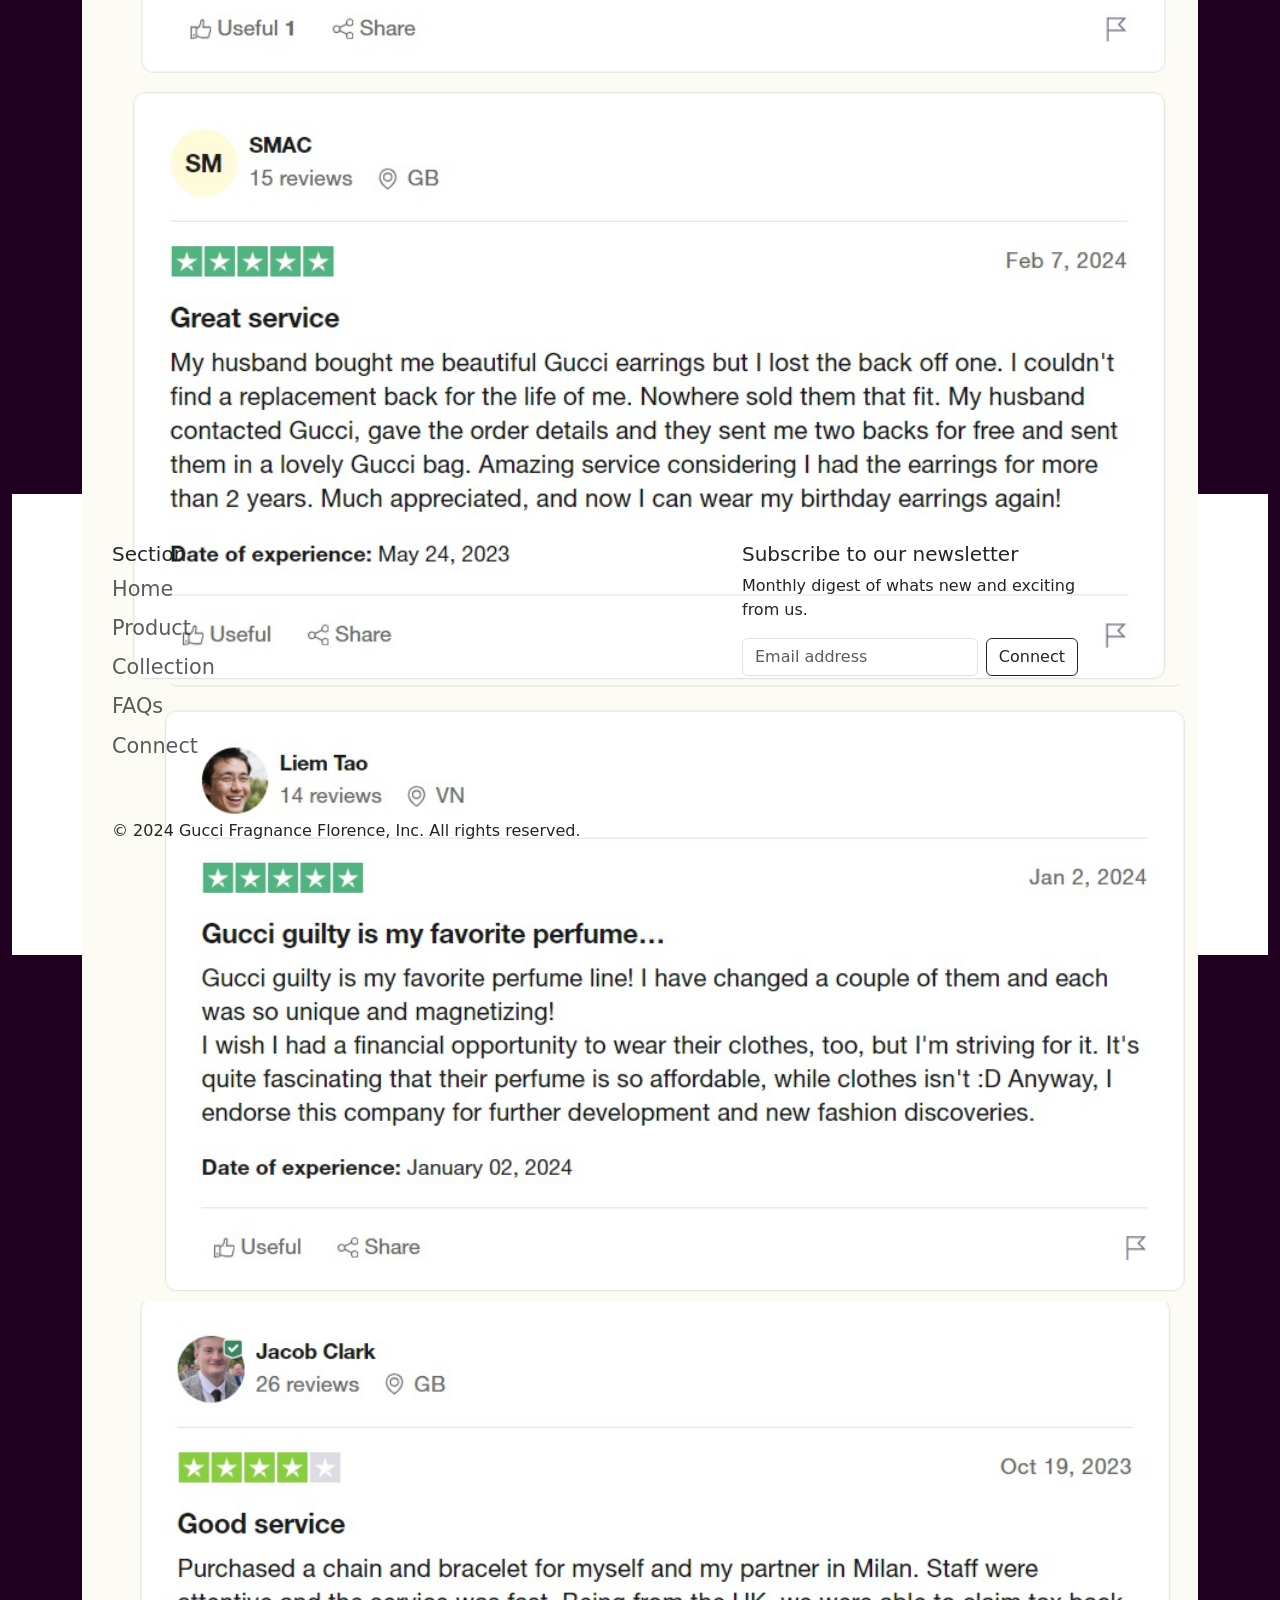
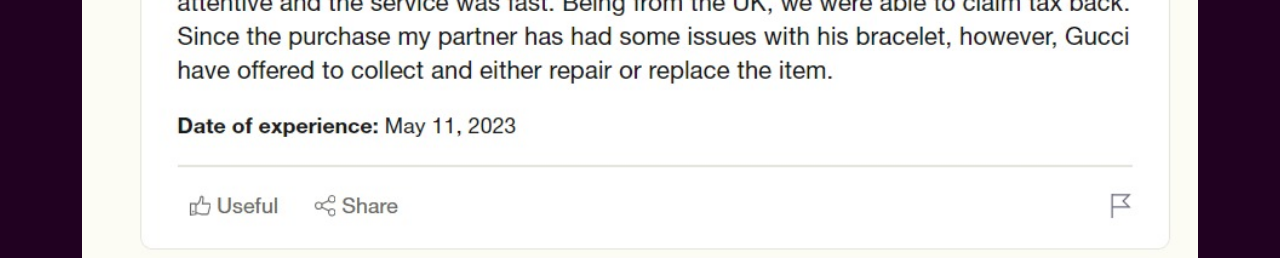
==== commit 43ed9f8e: "Heading changed" ====
--- a/Gucci.html
+++ b/Gucci.html
@@ -5,7 +5,6 @@
     <meta name="viewport" content="width=device-width, initial-scale=1.0" />
     <title>Gucci Fragnance</title>
 
-
     <!-- Bootstrap css-->
 
     <link
@@ -19,25 +18,25 @@
 
     <link rel="stylesheet" href="css/Gucci.css" />
 
-     <!--Google Fonts -->
-     <link rel="preconnect" href="https://fonts.googleapis.com" />
-     <link rel="preconnect" href="https://fonts.gstatic.com" crossorigin />
-     <link
-       href="https://fonts.googleapis.com/css2?family=Merriweather:ital,wght@0,300;0,400;0,700;0,900;1,300;1,400;1,700;1,900&family=Playwrite+DE+Grund:wght@100..400&display=swap"
-       rel="stylesheet"
-     />
-
-     <!-- Icon CDN -->
-     <link
-    href="https://cdn.jsdelivr.net/npm/remixicon@4.3.0/fonts/remixicon.css"
-    rel="stylesheet"
-/>
+    <!--Google Fonts -->
+    <link rel="preconnect" href="https://fonts.googleapis.com" />
+    <link rel="preconnect" href="https://fonts.gstatic.com" crossorigin />
+    <link
+      href="https://fonts.googleapis.com/css2?family=Merriweather:ital,wght@0,300;0,400;0,700;0,900;1,300;1,400;1,700;1,900&family=Playwrite+DE+Grund:wght@100..400&display=swap"
+      rel="stylesheet"
+    />
+
+    <!-- Icon CDN -->
+    <link
+      href="https://cdn.jsdelivr.net/npm/remixicon@4.3.0/fonts/remixicon.css"
+      rel="stylesheet"
+    />
   </head>
 
   <body>
     <!-- Preloader Starts -->
     <div id="preloader"></div>
-  
+
     <!-- Preloader Ends -->
 
     <!-- Navbar starts -->
@@ -65,14 +64,12 @@
             style="--bs-scroll-height: 100px"
           >
             <li class="nav-item">
-              <a class="nav-link " aria-current="page" href="Gucci.html"
-                >Home</a
-              >
+              <a class="nav-link" aria-current="page" href="Gucci.html">Home</a>
             </li>
 
             <li class="nav-item dropdown dropdown-menu-dark">
               <a
-                class="nav-link dropdown-toggle "
+                class="nav-link dropdown-toggle"
                 href="#"
                 role="button"
                 data-bs-toggle="dropdown"
@@ -131,56 +128,54 @@
 
     <!-- Circled Animation Starts -->
 
-    <div class="container-fluid" >
+    <div class="container-fluid">
       <div id="circleVideo">
-          <div id="circle">
-              <div id="inner-circle">
-                  <video autoplay loop muted src="./videos/video-1.mp4"></video>
-              </div>
-          </div>
-          <div id="circle">
-              <div id="inner-circle">
-                  <video autoplay loop muted src="./videos/video-2.mp4"></video>
-              </div>
-          </div>
-          <div id="circle">
-              <div id="inner-circle">
-                  <video autoplay loop muted src="./videos/video-3.mp4"></video>
-              </div>
-          </div>
-          <div id="circle">
-              <div id="inner-circle">
-                  <video autoplay loop muted src="./videos/video-4.mp4"></video>
-              </div>
-          </div>
-          <div id="circle">
-              <div id="inner-circle">
-                  <video autoplay loop muted src="./videos/video-5.mp4"></video>
-              </div>
-          </div>
-          <div id="circle">
-              <div id="inner-circle">
-                  <video autoplay loop muted src="./videos/video-6.mp4"></video>
-              </div>
-          </div>
-         
-  
+        <div id="circle">
+          <div id="inner-circle">
+            <video autoplay loop muted src="./videos/video-1.mp4"></video>
+          </div>
+        </div>
+        <div id="circle">
+          <div id="inner-circle">
+            <video autoplay loop muted src="./videos/video-2.mp4"></video>
+          </div>
+        </div>
+        <div id="circle">
+          <div id="inner-circle">
+            <video autoplay loop muted src="./videos/video-3.mp4"></video>
+          </div>
+        </div>
+        <div id="circle">
+          <div id="inner-circle">
+            <video autoplay loop muted src="./videos/video-4.mp4"></video>
+          </div>
+        </div>
+        <div id="circle">
+          <div id="inner-circle">
+            <video autoplay loop muted src="./videos/video-5.mp4"></video>
+          </div>
+        </div>
+        <div id="circle">
+          <div id="inner-circle">
+            <video autoplay loop muted src="./videos/video-6.mp4"></video>
+          </div>
+        </div>
       </div>
-  </div>
-  
-  <!-- Circled Animation Ends -->
-
-  <!-- Video-bg Animation Starts -->
-  <div class="video-container" id="video-box">
-    <video class="video-bg" id="video1" muted loop autoplay></video>
-    <video class="video-bg" id="video2" muted loop autoplay></video>
-</div>
-<div id="welcomeContent">
-    <h1>Welcome to Our World of Fragnance</h1>
-    <p>Experience the beauty of our products.</p>
-</div>
-
-<!-- Video-bg Animation Ends -->
+    </div>
+
+    <!-- Circled Animation Ends -->
+
+    <!-- Video-bg Animation Starts -->
+    <div class="video-container" id="video-box">
+      <video class="video-bg" id="video1" muted loop autoplay></video>
+      <video class="video-bg" id="video2" muted loop autoplay></video>
+    </div>
+    <div id="welcomeContent">
+      <h1>Welcome to Our World of Fragnance</h1>
+      <p>Experience the beauty of our products.</p>
+    </div>
+
+    <!-- Video-bg Animation Ends -->
 
     <!-- BestSeller Perfumes Starts-->
 
@@ -624,384 +619,500 @@
 
     <!-- Classic Scent Ends -->
 
-
     <!-- Image Hover Effect Starts-->
 
-    <div class="container text-center ">
-
-        <h2 id="HoverImage-title" >Unveil the Fragnance</h2>
-      <div id="fixed-image">
-  
+    <div class="container text-center">
+      <h2 id="HoverImage-title">Unveil the Fragnance</h2>
+      <div id="fixed-image"></div>
+      <div id="main">
+        <div id="page1">
+          <div id="elem-container">
+            <div
+              class="elem"
+              data-image="https://fimgs.net/mdimg/perfume/375x500.690.jpg"
+            >
+              <div class="overlay"></div>
+              <div class="content">
+                <div class="front">
+                  <h1>Eau de Gucci Gucci</h1>
+                </div>
+                <div class="back"></div>
+              </div>
+            </div>
+            <div
+              class="elem"
+              data-image="https://media.gucci.com/style/DarkGray_Center_0_0_800x800/1614617112/667343_99999_0099_002_100_0000_Light-Gucci-Flora-Gorgeous-Gardenia-100ml-eau-de-parfum.jpg"
+            >
+              <div class="overlay"></div>
+              <div class="content">
+                <div class="front">
+                  <h1>GUCCI FLORA GORGEOUS GARDENIA</h1>
+                </div>
+                <div class="back"></div>
+              </div>
+            </div>
+            <div
+              class="elem"
+              data-image="https://media.gucci.com/style/DarkGray_Center_0_0_800x800/1545327905/488830_99999_0099_002_100_0000_Light-Gucci-Bloom-100ml-eau-de-parfum.jpg"
+            >
+              <div class="overlay"></div>
+              <div class="content">
+                <div class="front">
+                  <h1>GUCCI BLOOM</h1>
+                </div>
+                <div class="back"></div>
+              </div>
+            </div>
+            <div
+              class="elem"
+              data-image="https://media.gucci.com/style/DarkGray_Center_0_0_800x800/1640103307/703097_99999_0099_002_100_0000_Light-Gucci-Guilty-Parfum-Pour-Homme-90ml.jpg"
+            >
+              <div class="overlay"></div>
+              <div class="content">
+                <div class="front">
+                  <h1>GUCCI GUILTY PARFUM</h1>
+                </div>
+                <div class="back"></div>
+              </div>
+            </div>
+            <div
+              class="elem"
+              data-image="https://media.gucci.com/style/DarkGray_Center_0_0_800x800/1674863112/702555_99999_0099_002_100_0000_Light-The-Alchemists-Garden-A-Reason-To-Love-100ml-eau-de-parfum.jpg"
+            >
+              <div class="overlay"></div>
+              <div class="content">
+                <div class="front">
+                  <h1>THE ALCHEMIST’S GARDEN</h1>
+                </div>
+                <div class="back"></div>
+              </div>
+            </div>
+            <div
+              class="elem"
+              data-image="https://media.gucci.com/style/DarkGray_Center_0_0_800x800/1531751414/522573_99999_0099_002_100_0000_Light-Gucci-Guilty-Absolute-Pour-Femme-90ml-eau-de-parfum.jpg"
+            >
+              <div class="overlay"></div>
+              <div class="content">
+                <div class="front">
+                  <h1>GUCCI GUILTY ABSOLUTE POUR FEMME</h1>
+                </div>
+                <div class="back"></div>
+              </div>
+            </div>
+          </div>
+        </div>
       </div>
-  <div id="main">
-      <div id="page1">
-          <div id="elem-container">
-            <div class="elem" 
-            data-image="https://fimgs.net/mdimg/perfume/375x500.690.jpg">
-                <div class="overlay">
-        
-                </div>
-                <div class="content">
-        
-                    <div class="front">
-        
-                        <h1>Eau de Gucci Gucci </h1>
-                    </div>
-                    <div class="back">
-                   
-                    </div>
-                </div>
-            </div>
-            <div class="elem"
-            data-image="https://media.gucci.com/style/DarkGray_Center_0_0_800x800/1614617112/667343_99999_0099_002_100_0000_Light-Gucci-Flora-Gorgeous-Gardenia-100ml-eau-de-parfum.jpg">
-                <div class="overlay">
-                    
-                </div>
-                <div class="content">
-        
-                    <div class="front">
-                        
-                        <h1>GUCCI FLORA GORGEOUS GARDENIA</h1>
-                    </div>
-                    <div class="back">
-                      
-                    </div>
-                </div>
-            </div>
-            <div class="elem"
-            data-image="https://media.gucci.com/style/DarkGray_Center_0_0_800x800/1545327905/488830_99999_0099_002_100_0000_Light-Gucci-Bloom-100ml-eau-de-parfum.jpg">
-                <div class="overlay">
-                    
-                </div>
-                <div class="content">
-        
-                    <div class="front">
-        
-                        <h1>GUCCI BLOOM</h1>
-                    </div>
-                    <div class="back">
-                        
-                    </div>
-                </div>
-        
-            </div>
-            <div class="elem"
-            data-image="https://media.gucci.com/style/DarkGray_Center_0_0_800x800/1640103307/703097_99999_0099_002_100_0000_Light-Gucci-Guilty-Parfum-Pour-Homme-90ml.jpg">
-                <div class="overlay">
-                    
-                </div>
-                <div class="content">
-        
-                    <div class="front">
-                        <h1>GUCCI GUILTY PARFUM </h1>
-        
-                    </div>
-                    <div class="back">
-                        
-                    </div>
-                </div>
-            </div>
-            <div class="elem"
-            data-image="https://media.gucci.com/style/DarkGray_Center_0_0_800x800/1674863112/702555_99999_0099_002_100_0000_Light-The-Alchemists-Garden-A-Reason-To-Love-100ml-eau-de-parfum.jpg">
-                <div class="overlay">
-                    
-                </div>
-                <div class="content">
-        
-                    <div class="front">
-        
-                        <h1>THE ALCHEMIST’S GARDEN</h1>
-                    </div>
-                    <div class="back">
-                       
-                    </div>
-                </div>
-            </div>
-            <div class="elem"
-            data-image="https://media.gucci.com/style/DarkGray_Center_0_0_800x800/1531751414/522573_99999_0099_002_100_0000_Light-Gucci-Guilty-Absolute-Pour-Femme-90ml-eau-de-parfum.jpg">
-                <div class="overlay">
-                    
-                </div>
-                <div class="content">
-        
-                    <div class="front">
-                        <h1>GUCCI GUILTY ABSOLUTE POUR FEMME</h1>
-        
-                    </div>
-                    <div class="back">
-                        
-                    </div>
-                </div>
-            </div>
-      
-        </div>
-        </div>
-        </div>
-        </div>
-
-
-        <!-- Image Hover Effect Ends -->
-
-
-
+    </div>
+
+    <!-- Image Hover Effect Ends -->
 
     <!-- Collections -->
-     <div class="container text-center">
-       <h2 id="Collection-title">More Collections</h2>
-       <div class="row">
+    <div class="container text-center">
+      <h2 id="Collection-title">More Collections</h2>
+      <div class="row">
         <div class="col-sm-6 col-md-3 col-lg-3">
-            <button class="btn btn-outline-light Collection-btn" type="button" data-bs-toggle="collapse" data-bs-target="#handbag" aria-expanded="false" aria-controls="">Handbag</button>
+          <button
+            class="btn btn-outline-light Collection-btn"
+            type="button"
+            data-bs-toggle="collapse"
+            data-bs-target="#handbag"
+            aria-expanded="false"
+            aria-controls=""
+          >
+            Handbag
+          </button>
         </div>
         <div class="col-sm-6 col-md-3 col-lg-3">
-            <button class="btn btn-outline-light Collection-btn " type="button" data-bs-toggle="collapse" data-bs-target="#watch" aria-expanded="false" aria-controls="">Watches</button>
+          <button
+            class="btn btn-outline-light Collection-btn"
+            type="button"
+            data-bs-toggle="collapse"
+            data-bs-target="#watch"
+            aria-expanded="false"
+            aria-controls=""
+          >
+            Watches
+          </button>
         </div>
         <div class="col-sm-6 col-md-3 col-lg-3">
-            <button class="btn btn-outline-light Collection-btn" type="button" data-bs-toggle="collapse" data-bs-target="#clothing" aria-expanded="false" aria-controls="">Clothing</button>
+          <button
+            class="btn btn-outline-light Collection-btn"
+            type="button"
+            data-bs-toggle="collapse"
+            data-bs-target="#clothing"
+            aria-expanded="false"
+            aria-controls=""
+          >
+            Clothing
+          </button>
         </div>
         <div class="col-sm-6 col-md-3 col-lg-3">
-            <button class="btn btn-outline-light Collection-btn" type="button" data-bs-toggle="collapse" data-bs-target="#footwear" aria-expanded="false" aria-controls="">Footwear</button>
-        </div>
-    </div>
-    </div>
-
-      <div class="container text-center" >
-      <div class="row collapse-horizontal" id="handbag watch clothing footwear" >
-        <div class="col-sm-6 col-md-3 col-lg-3 collection  "   >
-          
-            <div class="card card-body  Collection-col">
-              <img src="images/G.jpeg" alt=" ">
-            </div>
-          </div>
-        
-        <div class="col-sm-6 col-md-3 col-lg-3 collection ">
-          
-            <div class="card card-body Collection-col">
-              <img src="images/U.jpeg" alt=" ">
-            </div>
-          </div>
-       
-        <div class="col-sm-6 col-md-3 col-lg-3 collection ">
-          
-            <div class="card card-body Collection-col">
-              <img src="images/C.jpeg" alt="">
-            </div>
-          
-        </div>
-      
+          <button
+            class="btn btn-outline-light Collection-btn"
+            type="button"
+            data-bs-toggle="collapse"
+            data-bs-target="#footwear"
+            aria-expanded="false"
+            aria-controls=""
+          >
+            Footwear
+          </button>
+        </div>
+      </div>
+    </div>
+
+    <div class="container text-center">
+      <div class="row collapse-horizontal" id="handbag watch clothing footwear">
         <div class="col-sm-6 col-md-3 col-lg-3 collection">
-        
-            <div class="card card-body Collection-col">
-              <img src="images/I.jpeg" alt="">
-            </div>
-         
+          <div class="card card-body Collection-col">
+            <img src="images/G.jpeg" alt=" " />
+          </div>
+        </div>
+
+        <div class="col-sm-6 col-md-3 col-lg-3 collection">
+          <div class="card card-body Collection-col">
+            <img src="images/U.jpeg" alt=" " />
+          </div>
+        </div>
+
+        <div class="col-sm-6 col-md-3 col-lg-3 collection">
+          <div class="card card-body Collection-col">
+            <img src="images/C.jpeg" alt="" />
+          </div>
+        </div>
+
+        <div class="col-sm-6 col-md-3 col-lg-3 collection">
+          <div class="card card-body Collection-col">
+            <img src="images/I.jpeg" alt="" />
+          </div>
         </div>
       </div>
-
-    </div>
-
+    </div>
 
     <!-- Accordian Starts-->
 
-    <div class="container text-center" >
-
-    <h2 id="Accordion-title">The Gucci Perfume Guide</h2>
-    <div class="accordion" id="accordionPanelsStayOpenExample">
-    
-      <div class="accordion-item" >
-        <h2 class="accordion-header" >
-          <button class="accordion-button collapsed"  type="button" data-bs-toggle="collapse" data-bs-target="#panelsStayOpen-collapseOne" aria-expanded="true" aria-controls="panelsStayOpen-collapseOne">
-            What makes Gucci perfumes so unique?
-
+    <div class="container text-center">
+      <h2 id="Accordion-title">The Gucci Perfume Guide</h2>
+      <div class="accordion" id="accordionPanelsStayOpenExample">
+        <div class="accordion-item">
+          <h2 class="accordion-header">
+            <button
+              class="accordion-button collapsed"
+              type="button"
+              data-bs-toggle="collapse"
+              data-bs-target="#panelsStayOpen-collapseOne"
+              aria-expanded="true"
+              aria-controls="panelsStayOpen-collapseOne"
+            >
+              What makes Gucci perfumes so unique?
+            </button>
+          </h2>
+          <div
+            id="panelsStayOpen-collapseOne"
+            class="accordion-collapse collapse"
+          >
+            <div class="accordion-body">
+              Our perfumes are crafted with the finest ingredients, carefully
+              selected to create exclusive fragrances that stand out from the
+              crowd. Each bottle is a work of art, reflecting Gucci's heritage
+              and passion for excellence.
+            </div>
+          </div>
+        </div>
+        <div class="accordion-item">
+          <h2 class="accordion-header">
+            <button
+              class="accordion-button collapsed"
+              type="button"
+              data-bs-toggle="collapse"
+              data-bs-target="#panelsStayOpen-collapseTwo"
+              aria-expanded="false"
+              aria-controls="panelsStayOpen-collapseTwo"
+            >
+              How do I care for my Gucci perfume bottle?
+            </button>
+          </h2>
+          <div
+            id="panelsStayOpen-collapseTwo"
+            class="accordion-collapse collapse"
+          >
+            <div class="accordion-body">
+              Treat it like a precious gem! Keep your perfume away from direct
+              sunlight, store it in a cool place, and avoid exposing it to
+              extreme temperatures. With proper care, your Gucci perfume bottle
+              will remain a stunning addition to your dressing table.
+            </div>
+          </div>
+        </div>
+        <div class="accordion-item">
+          <h2 class="accordion-header">
+            <button
+              class="accordion-button collapsed"
+              type="button"
+              data-bs-toggle="collapse"
+              data-bs-target="#panelsStayOpen-collapseThree"
+              aria-expanded="false"
+              aria-controls="panelsStayOpen-collapseThree"
+            >
+              How long does a Gucci perfume last on the skin?
+            </button>
+          </h2>
+          <div
+            id="panelsStayOpen-collapseThree"
+            class="accordion-collapse collapse"
+          >
+            <div class="accordion-body">
+              Our perfumes are crafted to linger on the skin, with a longevity
+              that ranges from 6 to 12 hours, depending on the fragrance and
+              your skin type.
+            </div>
+          </div>
+        </div>
+        <div class="accordion-item">
+          <h2 class="accordion-header">
+            <button
+              class="accordion-button collapsed"
+              type="button"
+              data-bs-toggle="collapse"
+              data-bs-target="#panelsStayOpen-collapseFour"
+              aria-expanded="false"
+              aria-controls="panelsStayOpen-collapseThree"
+            >
+              How do I choose the perfect Gucci perfume for myself?
+            </button>
+          </h2>
+          <div
+            id="panelsStayOpen-collapseFour"
+            class="accordion-collapse collapse"
+          >
+            <div class="accordion-body">
+              Trust your instincts! Our perfumes are designed to evoke emotions.
+              Try our fragrances, and let your senses guide you. You might be
+              surprised by which scent resonates with you the most.
+            </div>
+          </div>
+        </div>
+        <div class="accordion-item">
+          <h2 class="accordion-header">
+            <button
+              class="accordion-button collapsed"
+              type="button"
+              data-bs-toggle="collapse"
+              data-bs-target="#panelsStayOpen-collapseFive"
+              aria-expanded="false"
+              aria-controls="panelsStayOpen-collapseThree"
+            >
+              What inspires the scent of Gucci perfumes?
+            </button>
+          </h2>
+          <div
+            id="panelsStayOpen-collapseFive"
+            class="accordion-collapse collapse"
+          >
+            <div class="accordion-body">
+              Our perfumes are crafted by master perfumers who draw inspiration
+              from the opulent gardens of Florence, the city where Gucci was
+              born. Each fragrance is a symphony of notes that evoke the essence
+              of luxury and sophistication.
+            </div>
+          </div>
+        </div>
+      </div>
+    </div>
+
+    <!-- Accordian Ends -->
+
+    <!-- Contact Us Starts -->
+    <div id="contactBox" class="container text-center">
+      <h1 id="Contact-title">
+        <span>Get</span> <span>in</span> <span>touch</span> <span>with</span>
+        <span>Us</span>
+      </h1>
+
+      <form class="row">
+        <div class="col-sm-12 col-md-12 col-lg-12">
+          <input
+            type="text"
+            class="form-control text-center css"
+            placeholder="First Name"
+            required
+          />
+        </div>
+        <div class="col-sm-12 col-md-12 col-lg-12">
+          <input
+            type="text"
+            class="form-control text-center css"
+            placeholder="Last Name"
+          />
+        </div>
+        <div class="col-sm-12 col-md-12 col-lg-12">
+          <input
+            type="phone"
+            class="form-control text-center css"
+            placeholder="Contact Number"
+            required
+          />
+        </div>
+        <div class="col-sm-12 col-md-12 col-lg-12">
+          <input
+            type="email"
+            class="form-control text-center css"
+            placeholder="Email Address"
+          />
+        </div>
+
+        <div class="col-sm-12 col-md-12 col-lg-12">
+          <textarea
+            class="form-control text-center css"
+            rows="3"
+            placeholder="Message min(50 characters)"
+            required
+          ></textarea>
+        </div>
+
+        <div>
+          <button
+            type="button"
+            class="btn btn-light css"
+            data-bs-toggle="modal"
+            data-bs-target="#staticBackdropCart"
+          >
+            Connect
           </button>
-        </h2>
-        <div id="panelsStayOpen-collapseOne" class="accordion-collapse collapse ">
-          <div class="accordion-body">
-            Our perfumes are crafted with the finest ingredients, carefully selected to create exclusive fragrances that stand out from the crowd. Each bottle is a work of art, reflecting Gucci's heritage and passion for excellence.
-
-          </div>
-        </div>
-      </div>
-      <div class="accordion-item">
-        <h2 class="accordion-header">
-          <button class="accordion-button collapsed" type="button" data-bs-toggle="collapse" data-bs-target="#panelsStayOpen-collapseTwo" aria-expanded="false" aria-controls="panelsStayOpen-collapseTwo">
-            How do I care for my Gucci perfume bottle?
-
-          </button>
-        </h2>
-        <div id="panelsStayOpen-collapseTwo" class="accordion-collapse collapse" >
-          <div class="accordion-body">
-            Treat it like a precious gem! Keep your perfume away from direct sunlight, store it in a cool place, and avoid exposing it to extreme temperatures. With proper care, your Gucci perfume bottle will remain a stunning addition to your dressing table.
-
-
-        </div>
-      </div>
-      </div>
-      <div class="accordion-item">
-        <h2 class="accordion-header">
-          <button class="accordion-button collapsed" type="button" data-bs-toggle="collapse" data-bs-target="#panelsStayOpen-collapseThree" aria-expanded="false" aria-controls="panelsStayOpen-collapseThree">
-            How long does a Gucci perfume last on the skin?
-
-          </button>
-        </h2>
-        <div id="panelsStayOpen-collapseThree" class="accordion-collapse collapse">
-          <div class="accordion-body">
-            Our perfumes are crafted to linger on the skin, with a longevity that ranges from 6 to 12 hours, depending on the fragrance and your skin type.
-
-          </div>
-        </div>
-      </div>
-      <div class="accordion-item">
-        <h2 class="accordion-header">
-          <button class="accordion-button collapsed" type="button" data-bs-toggle="collapse" data-bs-target="#panelsStayOpen-collapseFour" aria-expanded="false" aria-controls="panelsStayOpen-collapseThree">
-            How do I choose the perfect Gucci perfume for myself?
-
-
-          </button>
-        </h2>
-        <div id="panelsStayOpen-collapseFour" class="accordion-collapse collapse">
-          <div class="accordion-body">
-            Trust your instincts! Our perfumes are designed to evoke emotions. Try our fragrances, and let your senses guide you. You might be surprised by which scent resonates with you the most.
-
-          </div>
-        </div>
-      </div>
-      <div class="accordion-item">
-        <h2 class="accordion-header">
-          <button class="accordion-button collapsed" type="button" data-bs-toggle="collapse" data-bs-target="#panelsStayOpen-collapseFive" aria-expanded="false" aria-controls="panelsStayOpen-collapseThree">
-            What inspires the scent of Gucci perfumes?
-
-
-          </button>
-        </h2>
-        <div id="panelsStayOpen-collapseFive" class="accordion-collapse collapse">
-          <div class="accordion-body">
-            Our perfumes are crafted by master perfumers who draw inspiration from the opulent gardens of Florence, the city where Gucci was born. Each fragrance is a symphony of notes that evoke the essence of luxury and sophistication.
-
-
-          </div>
-        </div>
-      </div>
-
-
-    </div>
-
-  </div>
-
-    <!-- Accordian Ends -->
-
-  
-    <!-- Contact Us Starts -->
-    <div id="contactBox" class=" container text-center">
-      <h1 id="Contact-title"><span>Get</span> <span>in</span> <span>touch</span> <span>with</span> <span>Us</span> </h1>
-  
-  <form class="row">
-      <div class="col-sm-12 col-md-12 col-lg-12 ">
-        <input type="text" class="form-control text-center css"  placeholder="First Name" required>
-      </div>
-      <div class="col-sm-12 col-md-12 col-lg-12">
-        <input type="text" class="form-control text-center css" placeholder="Last Name">
-      </div>
-      <div class="col-sm-12 col-md-12 col-lg-12">
-       
-        <input type="phone" class="form-control text-center  css"  placeholder="Contact Number" required>
-      </div>
-      <div class="col-sm-12 col-md-12 col-lg-12">
-       
-        <input type="email" class="form-control text-center css" placeholder="Email Address">
-      </div>
-
-      <div class="col-sm-12 col-md-12 col-lg-12 ">
-          <textarea class="form-control text-center css"  rows="3" placeholder="Message min(50 characters)" required></textarea>
-      </div>
-      
-      
-      <div >
-        <button
-        type="button"
-        class="btn btn-light css"
-        
-        data-bs-toggle="modal"
-        data-bs-target="#staticBackdropCart"
+        </div>
+      </form>
+    </div>
+
+    <!-- Contact Us Ends -->
+
+    <!-- Testimonial Starts -->
+    <div class="container text-center" style="margin-top: 20%; height: 90%">
+      <h2 id="Testimonial-title">Our Customers</h2>
+      <swiper-container
+        class="mySwiper"
+        pagination="true"
+        pagination-clickable="true"
+        navigation="true"
+        space-between="30"
+        centered-slides="true"
+        autoplay-delay="2500"
+        autoplay-disable-on-interaction="false"
       >
-        Connect
-      </button>
-      </div>
-    </form>
-  </div>
-
-  <!-- Contact Us Ends -->
-
-
-  <!-- Testimonial Starts -->
-<div class="container text-center" style="margin-top: 24%;height: 90%;" >
-  <h2 id="Testimonial-title">Our Customers</h2>
-  <swiper-container class="mySwiper" pagination="true" pagination-clickable="true" navigation="true" space-between="30"
-    centered-slides="true" autoplay-delay="2500" autoplay-disable-on-interaction="false">
-    <swiper-slide><img src="images/review1.jpg" alt=""></swiper-slide>
-    <swiper-slide><img src="images/review2.jpg" alt=""></swiper-slide>
-    <swiper-slide><img src="images/review3.jpg" alt=""></swiper-slide>
-    <swiper-slide><img src="images/review4.jpg" alt=""></swiper-slide>
-    
-    <div class="autoplay-progress" slot="container-end">
-      <svg viewBox="0 0 48 48">
-        <circle cx="24" cy="24" r="20"></circle>
-      </svg>
-      <span></span>
-    </div>
-  </swiper-container>
-</div>
-
-  <!-- Testimonial Ends -->
-
-  <!-- Footer Starts -->
-<div class="container-fluid" >
-  <footer class="py-5 pl-20" >
-    <div class="row">
-
-      <div class="col-6 ">
-        <h5>Section</h5>
-        <ul class="nav flex-column">
-          <li class="nav-item mb-2"><a href="Gucci.html" class="nav-link p-0 text-muted">Home</a></li>
-          <li class="nav-item mb-2"><a href="#bestSeller-title" class="nav-link p-0 text-muted">Product</a></li>
-          <li class="nav-item mb-2"><a href="#Collection-title" class="nav-link p-0 text-muted">Collection</a></li>
-          <li class="nav-item mb-2"><a href="#Accordion-title" class="nav-link p-0 text-muted">FAQs</a></li>
-          <li class="nav-item mb-2"><a href="#Contact-title" class="nav-link p-0 text-muted">Connect</a></li>
-        </ul>
-      </div>
-
-      <div class="col-4 offset-1">
-        <form>
-          <h5>Subscribe to our newsletter</h5>
-          <p >Monthly digest of whats new and exciting from us.</p>
-          <div class="d-flex w-100 gap-2">
-            <label for="newsletter1" class="visually-hidden">Email address</label>
-            <input id="newsletter1" type="email" class="form-control" placeholder="Email address">
-            <button
-        type="button"
-        class="btn btn-outline-dark"
-        
-        data-bs-toggle="modal"
-        data-bs-target="#staticBackdropCart"
-      >
-        Connect
-      </button>
-           
-          </div>
-        </form>
-      </div>
-    </div>
-
-    <div class="d-flex justify-content-between py-4 my-4 border-top">
-      <p>© 2024 Gucci Fragnance Florence, Inc. All rights reserved.</p>
-      <ul class="list-unstyled d-flex">
-        <li class="ms-3" ><a class="link-dark" href="#" style="text-decoration: none;font-size: 2rem;"><i class="ri-instagram-fill" ></i></a></li>
-        <li class="ms-3"><a class="link-dark" href="#" style="text-decoration: none; font-size: 2rem;"><i class="ri-facebook-circle-fill"></i></a></li>
-        <li class="ms-3"><a class="link-dark" href="#" style="text-decoration: none;font-size: 2rem;"><i class="ri-whatsapp-fill"></i></a></li>
-        <li class="ms-3"><a class="link-dark" href="#" style="text-decoration: none;font-size: 2rem;"><i class="ri-twitter-fill"></i></a></li>
-      </ul>
-    </div>
-  </footer>
-</div>
+        <swiper-slide><img src="images/review1.jpg" alt="" /></swiper-slide>
+        <swiper-slide><img src="images/review2.jpg" alt="" /></swiper-slide>
+        <swiper-slide><img src="images/review3.jpg" alt="" /></swiper-slide>
+        <swiper-slide><img src="images/review4.jpg" alt="" /></swiper-slide>
+
+        <div class="autoplay-progress" slot="container-end">
+          <svg viewBox="0 0 48 48">
+            <circle cx="24" cy="24" r="20"></circle>
+          </svg>
+          <span></span>
+        </div>
+      </swiper-container>
+    </div>
+
+    <!-- Testimonial Ends -->
+
+    <!-- Footer Starts -->
+    <div class="container-fluid">
+      <footer class="py-5 pl-20">
+        <div class="row">
+          <div class="col-6">
+            <h5>Section</h5>
+            <ul class="nav flex-column">
+              <li class="nav-item mb-2">
+                <a href="Gucci.html" class="nav-link p-0 text-muted">Home</a>
+              </li>
+              <li class="nav-item mb-2">
+                <a href="#bestSeller-title" class="nav-link p-0 text-muted"
+                  >Product</a
+                >
+              </li>
+              <li class="nav-item mb-2">
+                <a href="#Collection-title" class="nav-link p-0 text-muted"
+                  >Collection</a
+                >
+              </li>
+              <li class="nav-item mb-2">
+                <a href="#Accordion-title" class="nav-link p-0 text-muted"
+                  >FAQs</a
+                >
+              </li>
+              <li class="nav-item mb-2">
+                <a href="#Contact-title" class="nav-link p-0 text-muted"
+                  >Connect</a
+                >
+              </li>
+            </ul>
+          </div>
+
+          <div class="col-4 offset-1">
+            <form>
+              <h5>Subscribe to our newsletter</h5>
+              <p>Monthly digest of whats new and exciting from us.</p>
+              <div class="d-flex w-100 gap-2">
+                <label for="newsletter1" class="visually-hidden"
+                  >Email address</label
+                >
+                <input
+                  id="newsletter1"
+                  type="email"
+                  class="form-control"
+                  placeholder="Email address"
+                />
+                <button
+                  type="button"
+                  class="btn btn-outline-dark"
+                  data-bs-toggle="modal"
+                  data-bs-target="#staticBackdropCart"
+                >
+                  Connect
+                </button>
+              </div>
+            </form>
+          </div>
+        </div>
+
+        <div class="d-flex justify-content-between py-4 my-4 border-top">
+          <p>© 2024 Gucci Fragnance Florence, Inc. All rights reserved.</p>
+          <ul class="list-unstyled d-flex">
+            <li class="ms-3">
+              <a
+                class="link-dark"
+                href="#"
+                style="text-decoration: none; font-size: 2rem"
+                ><i class="ri-instagram-fill"></i
+              ></a>
+            </li>
+            <li class="ms-3">
+              <a
+                class="link-dark"
+                href="#"
+                style="text-decoration: none; font-size: 2rem"
+                ><i class="ri-facebook-circle-fill"></i
+              ></a>
+            </li>
+            <li class="ms-3">
+              <a
+                class="link-dark"
+                href="#"
+                style="text-decoration: none; font-size: 2rem"
+                ><i class="ri-whatsapp-fill"></i
+              ></a>
+            </li>
+            <li class="ms-3">
+              <a
+                class="link-dark"
+                href="#"
+                style="text-decoration: none; font-size: 2rem"
+                ><i class="ri-twitter-fill"></i
+              ></a>
+            </li>
+          </ul>
+        </div>
+      </footer>
+    </div>
 
     <!-- Modals Starts -->
 
@@ -1090,7 +1201,10 @@
               ></button>
             </div>
             <div class="modal-body">
-              <p style="color: rgb(101, 6, 100); font-size: 1.5rem" id="Contact-para">
+              <p
+                style="color: rgb(101, 6, 100); font-size: 1.5rem"
+                id="Contact-para"
+              >
                 Added to Cart Successfully
               </p>
             </div>
@@ -1109,8 +1223,6 @@
       </div>
     </div>
 
- 
-   
     <!-- GSAP -->
     <script
       src="https://cdnjs.cloudflare.com/ajax/libs/gsap/3.12.5/gsap.min.js"
--- a/css/Gucci.css
+++ b/css/Gucci.css
@@ -163,7 +163,8 @@
 #Collection-title,
 #Accordion-title,
 #Contact-title,
-#HoverImage-title {
+#HoverImage-title,
+#Testimonial-title {
   font-weight: 900;
   font-size: 2.5rem;
   margin-bottom: 30px;
